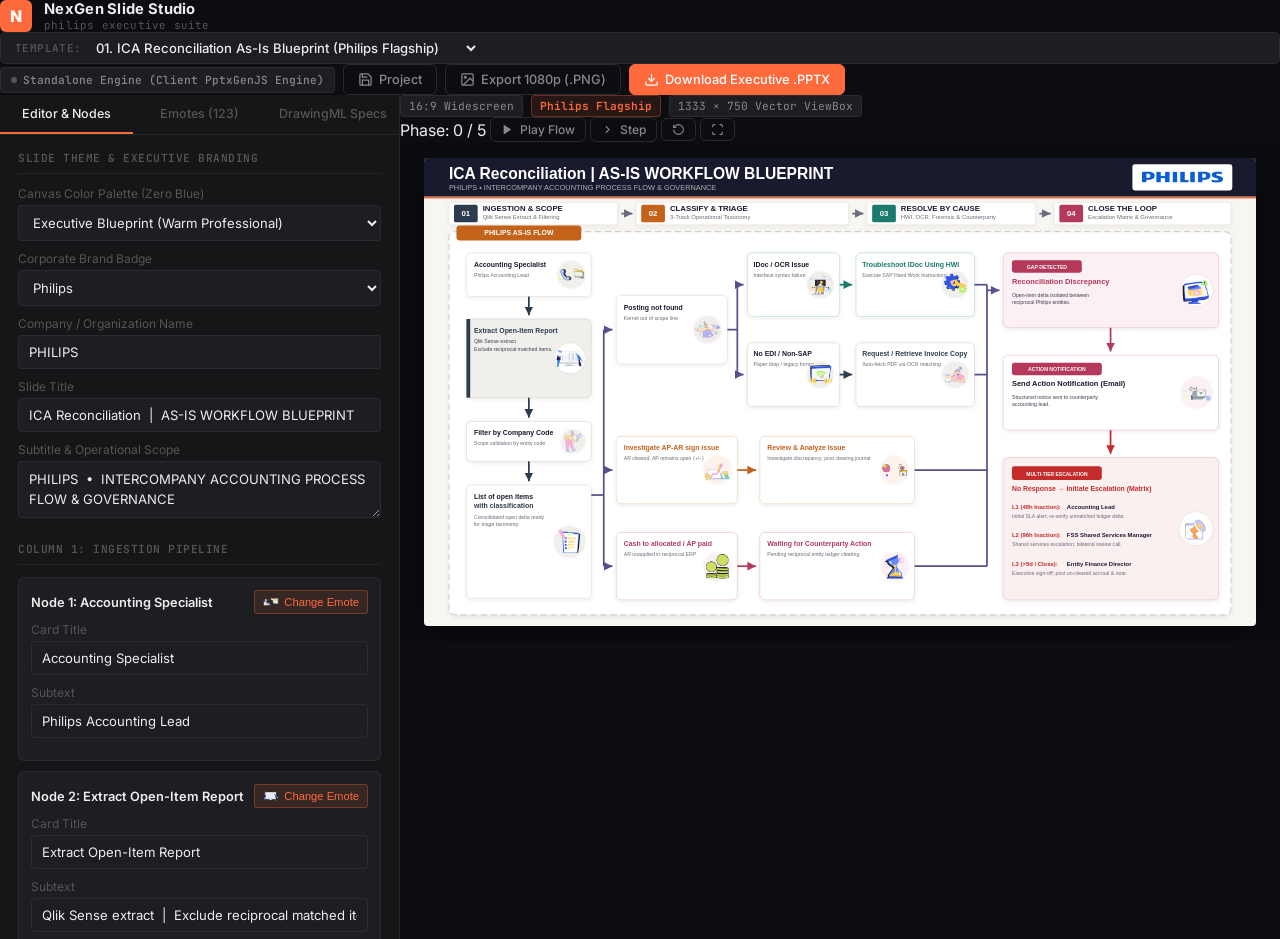
==== static/index.html @ caf4d5b2 "fix(v5.4): add escapeXml/wrapText and flexible renderHeader signatures in SlideCanvasRenderer" ====
<!DOCTYPE html>
<html lang="en">
<head>
  <meta charset="UTF-8">
  <meta name="viewport" content="width=device-width, initial-scale=1.0">
  <title>NexGen Slide Studio | Executive Blueprint Engine</title>
  <meta name="description" content="Executive-Grade Presentation Studio. 2.0 pt DrawingML Connectors, Native OpenXML Sequencing, 46 Transparent Animated Emotes, and Pure Warm Executive Themes. Tuned for Philips Company.">
  
  <link rel="icon" type="image/png" href="emotes/tb_robot.gif">
  <link rel="preconnect" href="https://fonts.googleapis.com">
  <link rel="preconnect" href="https://fonts.gstatic.com" crossorigin>
  <link href="https://fonts.googleapis.com/css2?family=Inter:wght@400;500;600;700&family=JetBrains+Mono:wght@400;500&display=swap" rel="stylesheet">
  <link rel="stylesheet" href="css/style.css?v=5.4">
</head>
<body>

  <!-- Top Global Header -->
  <header class="studio-header">
    <div class="brand-section">
      <div class="brand-icon">N</div>
      <div>
        <div class="brand-title">NexGen Slide Studio</div>
        <div class="brand-tagline">philips executive suite</div>
      </div>
    </div>

    <!-- Center Template Switcher with 10 Philips Executive Templates -->
    <div class="template-selector-wrapper">
      <label for="templateSelect" class="template-label">Template:</label>
      <select id="templateSelect" class="template-select">
        <optgroup label="Philips Operations Architecture">
          <option value="process_flow">01. ICA Reconciliation As-Is Blueprint (Philips Flagship)</option>
          <option value="financial_close">02. Month-End Financial Close & Settlement Pipeline</option>
          <option value="vendor_p2p">03. Procure-to-Pay (P2P) & Vendor Logistics Workflow</option>
        </optgroup>
        <optgroup label="Philips Strategy & Performance">
          <option value="strategic_roadmap">04. Strategic Transformation Roadmap (3 Horizons)</option>
          <option value="kpi_scorecard">05. Royal Philips Executive Board KPI Scorecard</option>
          <option value="swot_analysis">06. Strategic SWOT Matrix & Capability Grid</option>
          <option value="budget_waterfall">07. Financial Budget Waterfall & Cost Variance</option>
        </optgroup>
        <optgroup label="Philips Organization & Transformation">
          <option value="operating_model">08. Target Operating Model (TOM 3-Tier Architecture)</option>
          <option value="it_service">09. IT Service Management & Incident Resolution (ITIL)</option>
          <option value="change_mgmt">10. Change Management & ADKAR Transformation</option>
          <option value="org_chart">11. Executive Organization Hierarchy & Governance</option>
          <option value="project_timeline">12. Project Gantt Timeline & Delivery Milestones</option>
        </optgroup>
        <optgroup label="Philips Healthcare Risk & Experience">
          <option value="data_pipeline">13. HealthSuite Data & Agentic AI Architecture</option>
          <option value="risk_compliance">14. 5×5 Enterprise Risk & SOX Compliance Matrix</option>
          <option value="customer_journey">15. Clinical Experience & Customer Journey Map</option>
        </optgroup>
      </select>
    </div>

    <!-- Top Action Buttons -->
    <div class="nav-actions">
      <div id="connectionStatus" class="conn-badge cloud">
        <span class="status-indicator cloud"></span> Ready
      </div>

      <div class="dropdown-menu-wrapper">
        <button type="button" id="btnProjectOptions" class="btn btn-secondary" title="Project Save & Load">
          <svg width="15" height="15" viewBox="0 0 24 24" fill="none" stroke="currentColor" stroke-width="2"><path d="M19 21H5a2 2 0 0 1-2-2V5a2 2 0 0 1 2-2h11l5 5v11a2 2 0 0 1-2 2z"/><polyline points="17 21 17 13 7 13 7 21"/><polyline points="7 3 7 8 15 8"/></svg>
          <span>Project</span>
        </button>
        <div id="projectDropdown" class="dropdown-popover">
          <button type="button" id="btnExportJson" class="dropdown-item">
            <svg width="14" height="14" viewBox="0 0 24 24" fill="none" stroke="currentColor" stroke-width="2"><path d="M21 15v4a2 2 0 0 1-2 2H5a2 2 0 0 1-2-2v-4"/><polyline points="7 10 12 15 17 10"/><line x1="12" y1="15" x2="12" y2="3"/></svg>
            Save Blueprint (.JSON)
          </button>
          <button type="button" id="btnImportJsonTrigger" class="dropdown-item">
            <svg width="14" height="14" viewBox="0 0 24 24" fill="none" stroke="currentColor" stroke-width="2"><path d="M21 15v4a2 2 0 0 1-2 2H5a2 2 0 0 1-2-2v-4"/><polyline points="17 8 12 3 7 8"/><line x1="12" y1="3" x2="12" y2="15"/></svg>
            Load Blueprint (.JSON)
          </button>
          <input type="file" id="importJsonInput" accept=".json" style="display: none;">
          <div class="dropdown-divider"></div>
          <button type="button" id="btnResetDefault" class="dropdown-item text-danger">
            <svg width="14" height="14" viewBox="0 0 24 24" fill="none" stroke="currentColor" stroke-width="2"><path d="M3 12a9 9 0 1 0 9-9 9.75 9.75 0 0 0-6.74 2.74L3 8"/><path d="M3 3v5h5"/></svg>
            Reset to Philips Benchmark
          </button>
        </div>
      </div>

      <button type="button" id="btnDownloadPng" class="btn btn-secondary" title="Export 1080p High-Resolution PNG">
        <svg width="15" height="15" viewBox="0 0 24 24" fill="none" stroke="currentColor" stroke-width="2"><rect x="3" y="3" width="18" height="18" rx="2"/><circle cx="8.5" cy="8.5" r="1.5"/><polyline points="21 15 16 10 5 21"/></svg>
        <span>Export 1080p (.PNG)</span>
      </button>

      <button type="button" id="btnDownloadPptx" class="btn btn-primary" title="Compile and Download Native PowerPoint Presentation">
        <svg width="15" height="15" viewBox="0 0 24 24" fill="none" stroke="currentColor" stroke-width="2"><path d="M21 15v4a2 2 0 0 1-2 2H5a2 2 0 0 1-2-2v-4"/><polyline points="7 10 12 15 17 10"/><line x1="12" y1="15" x2="12" y2="3"/></svg>
        <span>Download Executive .PPTX</span>
      </button>
    </div>
  </header>

  <!-- Studio Workspace Layout -->
  <main class="studio-layout">
    
    <!-- Left Controls Sidebar -->
    <aside class="controls-sidebar">
      <div class="sidebar-tabs">
        <button type="button" class="tab-btn active" data-tab="tab-editor">Editor &amp; Nodes</button>
        <button type="button" class="tab-btn" data-tab="tab-emotes">Emotes (123)</button>
        <button type="button" class="tab-btn" data-tab="tab-engine">DrawingML Specs</button>
      </div>

      <div class="sidebar-content">
        
        <!-- Tab 1: Editor & Content -->
        <div id="tab-editor" class="tab-content active">
          
          <!-- Master Presentation Theme & Branding -->
          <div class="form-group-block">
            <div class="form-group-title">Slide Theme &amp; Executive Branding</div>

            <div class="input-group">
              <label for="paletteSelect">Canvas Color Palette (Zero Blue)</label>
              <select id="paletteSelect" class="input-dark">
                <option value="executive_blueprint">Executive Blueprint (Warm Professional)</option>
                <option value="obsidian_dark">Obsidian Dark Mode (Warm Charcoal)</option>
                <option value="emerald_fintech">Emerald FinTech (Clean Green &amp; Platinum)</option>
                <option value="royal_indigo">Royal Corporate (Deep Plum)</option>
              </select>
            </div>

            <div class="input-group">
              <label for="logoSelect">Corporate Brand Badge</label>
              <select id="logoSelect" class="input-dark">
                <option value="philips">Philips</option>
                <option value="siemens">Siemens</option>
                <option value="microsoft">Microsoft</option>
                <option value="google">Google</option>
                <option value="apple">Apple</option>
              </select>
            </div>

            <div class="input-group">
              <label for="companyInput">Company / Organization Name</label>
              <input type="text" id="companyInput" class="input-dark" value="PHILIPS">
            </div>

            <div class="input-group">
              <label for="titleInput">Slide Title</label>
              <input type="text" id="titleInput" class="input-dark" value="ICA Reconciliation  |  AS-IS WORKFLOW BLUEPRINT">
            </div>

            <div class="input-group">
              <label for="subtitleInput">Subtitle &amp; Operational Scope</label>
              <textarea id="subtitleInput" class="input-dark" rows="2">PHILIPS  •  INTERCOMPANY ACCOUNTING PROCESS FLOW &amp; GOVERNANCE</textarea>
            </div>
          </div>

          <!-- Dynamic Node & Triage Editor (Auto-populated per template) -->
          <div id="dynamicFormContainer">
            <!-- Populated dynamically with node cards, emote triggers, and SLA matrices -->
          </div>

        </div>

        <!-- Tab 2: Curated 46 Animated Emotes Library -->
        <div id="tab-emotes" class="tab-content">
          <div class="form-group-title">46 Curated Transparent Animated Emotes</div>
          <p style="font-size: 0.8rem; color: var(--text-muted); margin-bottom: 14px; line-height: 1.5;">
            Curated vector animated GIFs with clean alpha transparency, zero halo artifacts, and pure warm executive tones embedded natively into PowerPoint slides.
          </p>
          <div id="sidebarEmoteGrid" class="emote-sidebar-grid">
            <!-- Populated dynamically -->
          </div>
        </div>

        <!-- Tab 3: Technical Specifications & DrawingML Specs -->
        <div id="tab-engine" class="tab-content">
          <div class="form-group-title">Executive Slide Architecture</div>
          <div style="font-size: 0.82rem; line-height: 1.6; color: var(--text-muted); display: flex; flex-direction: column; gap: 14px;">
            <div class="spec-card">
              <strong>2.0 pt DrawingML Connectors</strong>
              Every connector line across stems, spines, and branches uses an exact stroke width of 25,400 EMUs (2.0 pt / 2.78 px) with standardized equilateral triangle arrowheads (<code>type="triangle" w="med" len="med"</code>), preventing non-uniform line thicknesses.
            </div>
            <div class="spec-card">
              <strong>OpenXML Animation Sequencing</strong>
              Follows strict cognitive presentation sequencing: horizontal connectors wipe left-to-right, vertical drops wipe top-to-bottom, cards execute smooth entrance fades, and animated emotes expand dynamically with soft circular halos.
            </div>
            <div class="spec-card">
              <strong>Zero Blue / Anti-AI Slop Aesthetic</strong>
              Engineered with clean architectural warm slates, amber, coral, spruce green, and deep plum. Flat surfaces, precise typography, and mathematical alignment replace generic gradients and glassmorphism.
            </div>
          </div>
        </div>

      </div>
    </aside>

    <!-- Main Canvas Viewport Area -->
    <section class="viewport-area">
      
      <!-- Studio Toolbar Bar -->
      <div class="stage-toolbar">
        <div class="stage-info">
          <span class="badge-status">16:9 Widescreen</span>
          <span id="activeTemplateBadge" class="badge-category">Philips Flagship</span>
          <span class="badge-dpi">1333 × 750 Vector ViewBox</span>
        </div>

        <div class="simulator-controls">
          <span id="animPhaseIndicator" class="anim-label">Phase: 0 / 5</span>
          <button type="button" id="btnSimulate" class="btn btn-sm btn-secondary" title="Play OpenXML 5-Phase Sequence">
            <svg width="13" height="13" viewBox="0 0 24 24" fill="currentColor"><polygon points="5 3 19 12 5 21 5 3"/></svg>
            <span>Play Flow</span>
          </button>
          <button type="button" id="btnStepAnim" class="btn btn-sm btn-secondary" title="Step through build sequence">
            <svg width="13" height="13" viewBox="0 0 24 24" fill="none" stroke="currentColor" stroke-width="2"><polyline points="9 18 15 12 9 6"/></svg>
            <span>Step</span>
          </button>
          <button type="button" id="btnResetAnim" class="btn btn-sm btn-secondary" title="Reset Viewport">
            <svg width="13" height="13" viewBox="0 0 24 24" fill="none" stroke="currentColor" stroke-width="2"><path d="M3 12a9 9 0 1 0 9-9 9.75 9.75 0 0 0-6.74 2.74L3 8"/><path d="M3 3v5h5"/></svg>
          </button>
          <button type="button" id="btnFullscreen" class="btn btn-sm btn-secondary" title="Toggle Fullscreen Canvas">
            <svg width="13" height="13" viewBox="0 0 24 24" fill="none" stroke="currentColor" stroke-width="2"><path d="M8 3H5a2 2 0 0 0-2 2v3m18 0V5a2 2 0 0 0-2-2h-3m0 18h3a2 2 0 0 0 2-2v-3M3 16v3a2 2 0 0 0 2 2h3"/></svg>
          </button>
        </div>
      </div>

      <!-- Canvas Stage Center -->
      <div id="canvasStage" class="canvas-stage">
        <!-- 16:9 Slide Canvas Render Target -->
        <div id="slideCanvas" class="slide-canvas">
          <!-- Rendered dynamically by SlideCanvasRenderer -->
        </div>
      </div>
    </section>

  </main>

  <!-- Emote Picker Modal -->
  <div id="emoteModal" class="modal-overlay">
    <div class="modal-box">
      <div class="modal-head">
        <div class="modal-title">Select Executive Emote & Icon (123 Real Assets)</div>
        <button type="button" id="closeEmoteModal" class="btn-close">&times;</button>
      </div>
      <div class="modal-filter-tabs">
        <button type="button" class="modal-tab-btn active" data-type="all">All (123)</button>
        <button type="button" class="modal-tab-btn" data-type="animated">Animated GIFs (46)</button>
        <button type="button" class="modal-tab-btn" data-type="static">Static PNGs (45)</button>
        <button type="button" class="modal-tab-btn" data-type="vector">Vector SVGs (32)</button>
      </div>
      <div class="modal-filter-row">
        <input type="text" id="emoteSearchInput" class="input-dark" placeholder="Search 123 authentic assets by name or category (e.g. trend, shield, robot, ledger)...">
      </div>
      <div id="emoteGrid" class="emote-picker-grid">
        <!-- Populated dynamically -->
      </div>
    </div>
  </div>

  <!-- Vendor Scripts (Local, zero external CDN dependency) -->
  <script src="js/vendor/pptxgen.bundle.js"></script>
  <script src="js/vendor/html2canvas.min.js"></script>

  <!-- Application Scripts with cache-busting -->
  <script src="js/templates_data.js?v=5.4"></script>
  <script src="js/canvas_renderer.js?v=5.4"></script>
  <script src="js/pptx_client_generator.js?v=5.4"></script>
  <script src="js/app.js?v=5.4"></script>

</body>
</html>
---- static/css/style.css ----
/* ==========================================================================
   NEXGEN SLIDE STUDIO — DESIGN SYSTEM
   Theme: Remotion-Inspired Professional Dark
   Zero glassmorphism. Zero blue. Warm coral accent. Flat surfaces.
   ========================================================================== */

@import url('https://fonts.googleapis.com/css2?family=Inter:wght@300;400;500;600;700;800&family=JetBrains+Mono:wght@400;500;600&display=swap');

:root {
  /* Typography */
  --font-sans: 'Inter', -apple-system, BlinkMacSystemFont, "Segoe UI", Roboto, sans-serif;
  --font-mono: 'JetBrains Mono', 'SF Mono', 'Fira Code', monospace;

  /* Canvas Typography (matches PPTX Aptos) */
  --font-canvas: 'Aptos', -apple-system, BlinkMacSystemFont, "Segoe UI", Roboto, sans-serif;

  /* Surfaces */
  --bg-root: #0B0D11;
  --bg-panel: #141618;
  --bg-surface: #1C1E22;
  --bg-elevated: #232528;

  /* Borders */
  --border-default: rgba(255, 255, 255, 0.06);
  --border-hover: rgba(255, 255, 255, 0.12);
  --border-active: rgba(255, 255, 255, 0.18);

  /* Accent — warm coral, NOT blue */
  --accent: #FF6A3D;
  --accent-hover: #FF8A65;
  --accent-muted: rgba(255, 106, 61, 0.12);
  --accent-border: rgba(255, 106, 61, 0.3);

  /* Semantic */
  --success: #34D399;
  --danger: #F87171;

  /* Text */
  --text-primary: #EDEDED;
  --text-secondary: #888888;
  --text-tertiary: #555555;

  /* Canvas Tokens (for SVG slide rendering — unchanged) */
  --c-navy: #13233D;
  --c-white: #FFFFFF;
  --c-canvas: #F4F6F9;
  --c-t1: #101D30;
  --c-t2: #2D3F55;
  --c-t3: #5E7794;
  --c-blue: #2D3B4E;
  --c-amber: #D97706;
  --c-teal: #008C95;
  --c-rose: #D9468D;
  --c-red: #DC2626;
  --c-purple: #6366F1;
}

/* RESET */
*, *::before, *::after {
  box-sizing: border-box;
  margin: 0;
  padding: 0;
}

body {
  font-family: var(--font-sans);
  background-color: var(--bg-root);
  color: var(--text-primary);
  min-height: 100vh;
  overflow-x: hidden;
  -webkit-font-smoothing: antialiased;
  -moz-osx-font-smoothing: grayscale;
}

/* ==========================================================================
   TOP NAVBAR
   ========================================================================== */
.app-navbar {
  display: flex;
  justify-content: space-between;
  align-items: center;
  padding: 0 24px;
  height: 56px;
  background: #111315;
  border-bottom: 1px solid var(--border-default);
  position: sticky;
  top: 0;
  z-index: 100;
  gap: 16px;
}

.brand-section {
  display: flex;
  align-items: center;
  gap: 12px;
  flex-shrink: 0;
}

.brand-icon {
  width: 32px;
  height: 32px;
  background: var(--accent);
  border-radius: 6px;
  display: flex;
  align-items: center;
  justify-content: center;
  font-weight: 800;
  font-size: 1rem;
  color: #fff;
}

.brand-title {
  font-size: 0.92rem;
  font-weight: 700;
  color: var(--text-primary);
  letter-spacing: 0.3px;
}

.brand-tagline {
  font-size: 0.68rem;
  font-family: var(--font-mono);
  color: var(--text-tertiary);
  letter-spacing: 0.2px;
}

/* TEMPLATE SELECTOR */
.template-selector-wrapper {
  display: flex;
  align-items: center;
  gap: 10px;
  background: var(--bg-surface);
  padding: 6px 14px;
  border-radius: 6px;
  border: 1px solid var(--border-default);
  flex-shrink: 0;
}

.template-label {
  font-size: 0.68rem;
  font-weight: 600;
  font-family: var(--font-mono);
  color: var(--text-tertiary);
  letter-spacing: 0.4px;
  text-transform: uppercase;
}

.template-select {
  background: transparent;
  border: none;
  color: var(--text-primary);
  font-family: var(--font-sans);
  font-size: 0.82rem;
  font-weight: 500;
  cursor: pointer;
  outline: none;
}

.template-select option {
  background: var(--bg-panel);
  color: var(--text-primary);
}

/* NAV ACTIONS */
.nav-actions {
  display: flex;
  align-items: center;
  gap: 8px;
  flex-shrink: 0;
}

.conn-badge {
  display: inline-flex;
  align-items: center;
  gap: 6px;
  padding: 5px 10px;
  border-radius: 4px;
  font-size: 0.7rem;
  font-family: var(--font-mono);
  font-weight: 500;
  background: var(--bg-surface);
  border: 1px solid var(--border-default);
  color: var(--text-secondary);
}

.conn-badge.online {
  border-color: rgba(52, 211, 153, 0.2);
  color: var(--success);
}

.conn-badge.cloud {
  border-color: var(--border-default);
  color: var(--text-secondary);
}

.status-indicator {
  width: 6px;
  height: 6px;
  border-radius: 50%;
  background: var(--text-tertiary);
}

.status-indicator.online {
  background: var(--success);
}

.status-indicator.cloud {
  background: var(--text-tertiary);
}

/* ==========================================================================
   BUTTONS — flat, no gradients, no glow
   ========================================================================== */
.btn {
  display: inline-flex;
  align-items: center;
  gap: 6px;
  padding: 7px 14px;
  border-radius: 6px;
  font-family: var(--font-sans);
  font-size: 0.8rem;
  font-weight: 500;
  cursor: pointer;
  transition: background 0.15s ease, border-color 0.15s ease, color 0.15s ease;
  border: 1px solid transparent;
  white-space: nowrap;
  outline: none;
}

.btn-sm {
  padding: 4px 10px;
  font-size: 0.75rem;
}

.btn-secondary {
  background: transparent;
  color: var(--text-secondary);
  border-color: var(--border-hover);
}

.btn-secondary:hover {
  background: var(--bg-surface);
  border-color: var(--border-active);
  color: var(--text-primary);
}

.btn-primary {
  background: var(--accent);
  color: #fff;
  border-color: var(--accent);
}

.btn-primary:hover {
  background: var(--accent-hover);
  border-color: var(--accent-hover);
}

.btn-anim {
  background: var(--accent-muted);
  border-color: var(--accent-border);
  color: var(--accent);
}

.btn-anim:hover {
  background: rgba(255, 106, 61, 0.2);
  color: var(--accent-hover);
}

/* ==========================================================================
   DROPDOWN POPOVER
   ========================================================================== */
.dropdown-menu-wrapper {
  position: relative;
}

.dropdown-popover {
  position: absolute;
  top: calc(100% + 4px);
  right: 0;
  background: var(--bg-elevated);
  border: 1px solid var(--border-hover);
  border-radius: 8px;
  box-shadow: 0 8px 24px rgba(0, 0, 0, 0.5);
  padding: 4px;
  display: none;
  flex-direction: column;
  min-width: 200px;
  z-index: 200;
}

.dropdown-popover.show {
  display: flex;
}

.dropdown-item {
  display: flex;
  align-items: center;
  gap: 8px;
  padding: 8px 10px;
  background: transparent;
  border: none;
  color: var(--text-secondary);
  font-family: var(--font-sans);
  font-size: 0.8rem;
  font-weight: 400;
  cursor: pointer;
  border-radius: 4px;
  text-align: left;
  transition: background 0.1s ease, color 0.1s ease;
}

.dropdown-item:hover {
  background: var(--bg-surface);
  color: var(--text-primary);
}

.dropdown-item.text-danger:hover {
  background: rgba(248, 113, 113, 0.1);
  color: var(--danger);
}

.dropdown-divider {
  height: 1px;
  background: var(--border-default);
  margin: 4px 0;
}

/* ==========================================================================
   WORKSPACE LAYOUT
   ========================================================================== */
.studio-layout {
  display: grid;
  grid-template-columns: 400px 1fr;
  height: calc(100vh - 56px);
  overflow: hidden;
}

/* ==========================================================================
   LEFT CONTROLS SIDEBAR
   ========================================================================== */
.controls-sidebar {
  background: var(--bg-panel);
  border-right: 1px solid var(--border-default);
  display: flex;
  flex-direction: column;
  height: 100%;
  overflow: hidden;
}

.sidebar-tabs {
  display: flex;
  border-bottom: 1px solid var(--border-default);
  background: var(--bg-panel);
}

.tab-btn {
  flex: 1;
  padding: 11px 10px;
  background: transparent;
  border: none;
  color: var(--text-tertiary);
  font-family: var(--font-sans);
  font-size: 0.78rem;
  font-weight: 500;
  cursor: pointer;
  transition: color 0.15s ease;
  border-bottom: 2px solid transparent;
}

.tab-btn:hover {
  color: var(--text-secondary);
}

.tab-btn.active {
  color: var(--text-primary);
  border-bottom-color: var(--accent);
}

.sidebar-content {
  flex: 1;
  overflow-y: auto;
  padding: 16px 18px;
}

.sidebar-content::-webkit-scrollbar {
  width: 4px;
}
.sidebar-content::-webkit-scrollbar-track {
  background: transparent;
}
.sidebar-content::-webkit-scrollbar-thumb {
  background: rgba(255, 255, 255, 0.08);
  border-radius: 2px;
}
.sidebar-content::-webkit-scrollbar-thumb:hover {
  background: rgba(255, 255, 255, 0.15);
}

.tab-content { display: none; }
.tab-content.active { display: block; }

/* FORM ELEMENTS */
.form-group-block { margin-bottom: 20px; }

.form-group-title {
  font-size: 0.7rem;
  font-weight: 600;
  font-family: var(--font-mono);
  color: var(--text-tertiary);
  text-transform: uppercase;
  letter-spacing: 0.5px;
  margin-bottom: 12px;
  padding-bottom: 8px;
  border-bottom: 1px solid var(--border-default);
}

.input-group { margin-bottom: 10px; }
.input-group label {
  display: block;
  font-size: 0.75rem;
  color: var(--text-tertiary);
  margin-bottom: 4px;
  font-weight: 400;
}

.input-dark {
  width: 100%;
  padding: 8px 10px;
  background: var(--bg-surface);
  border: 1px solid var(--border-default);
  border-radius: 4px;
  color: var(--text-primary);
  font-family: var(--font-sans);
  font-size: 0.82rem;
  transition: border-color 0.15s ease;
}

.input-dark:focus {
  outline: none;
  border-color: var(--accent);
}

textarea.input-dark {
  resize: vertical;
  line-height: 1.5;
}

/* NODE EDIT CARDS */
.node-edit-card {
  background: var(--bg-surface);
  border: 1px solid var(--border-default);
  border-radius: 6px;
  padding: 12px;
  margin-bottom: 10px;
  transition: border-color 0.15s ease;
}

.node-edit-card.highlighted {
  border-color: var(--accent);
}

.node-card-head {
  display: flex;
  justify-content: space-between;
  align-items: center;
  margin-bottom: 8px;
}

.node-card-title {
  font-size: 0.8rem;
  font-weight: 600;
  color: var(--text-primary);
}

.btn-emote-trigger {
  display: inline-flex;
  align-items: center;
  gap: 5px;
  padding: 3px 8px;
  border-radius: 3px;
  background: var(--accent-muted);
  border: 1px solid var(--accent-border);
  color: var(--accent);
  font-size: 0.7rem;
  font-weight: 500;
  cursor: pointer;
  transition: background 0.1s ease;
}

.btn-emote-trigger:hover {
  background: rgba(255, 106, 61, 0.2);
}

/* ==========================================================================
   RIGHT VIEWPORT & CANVAS
   ========================================================================== */
.canvas-viewport {
  display: flex;
  flex-direction: column;
  height: 100%;
  overflow: hidden;
  background: var(--bg-root);
}

.canvas-toolbar {
  display: flex;
  justify-content: space-between;
  align-items: center;
  padding: 6px 16px;
  background: var(--bg-panel);
  border-bottom: 1px solid var(--border-default);
  flex-shrink: 0;
}

.canvas-toolbar-left {
  display: flex;
  align-items: center;
  gap: 10px;
  font-size: 0.78rem;
}

.ratio-badge {
  background: var(--bg-surface);
  color: var(--text-secondary);
  padding: 2px 7px;
  border-radius: 3px;
  font-weight: 600;
  font-size: 0.68rem;
  font-family: var(--font-mono);
  letter-spacing: 0.3px;
  border: 1px solid var(--border-default);
}

.template-active-badge {
  color: var(--text-secondary);
  font-weight: 500;
  font-size: 0.75rem;
}

.canvas-dimensions-hint {
  font-size: 0.72rem;
  font-family: var(--font-mono);
  color: var(--text-tertiary);
}

.canvas-toolbar-right {
  display: flex;
  align-items: center;
  gap: 8px;
}

.anim-control-group {
  display: flex;
  align-items: center;
  gap: 4px;
  background: var(--bg-surface);
  padding: 2px 4px;
  border-radius: 4px;
  border: 1px solid var(--border-default);
}

.phase-badge {
  font-size: 0.68rem;
  font-family: var(--font-mono);
  color: var(--text-tertiary);
  padding: 0 6px;
  font-weight: 500;
}

/* ==========================================================================
   16:9 SLIDE CANVAS — mathematical precision preserved
   ========================================================================== */
.canvas-stage {
  flex: 1;
  display: flex;
  align-items: center;
  justify-content: center;
  padding: 16px 24px;
  overflow: hidden;
  position: relative;
}

.slide-canvas {
  width: min(100%, calc((100vh - 120px) * 1333 / 750));
  height: auto;
  aspect-ratio: 1333 / 750;
  max-width: 100%;
  max-height: calc(100vh - 120px);
  position: relative;
  border-radius: 4px;
  box-shadow: 0 8px 32px rgba(0, 0, 0, 0.5);
  overflow: hidden;
  display: flex;
  align-items: center;
  justify-content: center;
  user-select: none;
}

.master-blueprint-svg {
  width: 100%;
  height: 100%;
  display: block;
}

/* INTERACTIVE CARD STYLING ON SVG */
.interactive-card {
  cursor: pointer;
  transition: filter 0.15s ease;
}

.interactive-card:hover {
  filter: brightness(1.03);
}

.interactive-card.card-selected rect:first-of-type {
  stroke: var(--accent) !important;
  stroke-width: 2px !important;
}

/* ==========================================================================
   SPEC CARDS
   ========================================================================== */
.spec-card {
  background: var(--bg-surface);
  padding: 12px 14px;
  border-radius: 4px;
  border: 1px solid var(--border-default);
  font-size: 0.8rem;
  line-height: 1.6;
  color: var(--text-secondary);
}

.spec-card strong {
  color: var(--text-primary) !important;
  display: block;
  margin-bottom: 4px;
  font-size: 0.78rem;
}

.spec-card code {
  font-family: var(--font-mono);
  font-size: 0.72rem;
  background: var(--bg-elevated);
  padding: 1px 5px;
  border-radius: 3px;
  color: var(--accent);
}

/* ==========================================================================
   EMOTE PICKER & SIDEBAR GRIDS
   ========================================================================== */
.emote-sidebar-grid {
  display: grid;
  grid-template-columns: repeat(3, 1fr);
  gap: 8px;
}

.emote-picker-grid {
  display: grid;
  grid-template-columns: repeat(4, 1fr);
  gap: 8px;
  max-height: 420px;
  overflow-y: auto;
  padding: 2px;
}

.emote-pick-card {
  background: var(--bg-surface);
  border: 1px solid var(--border-default);
  border-radius: 6px;
  padding: 10px 6px;
  display: flex;
  flex-direction: column;
  align-items: center;
  gap: 6px;
  cursor: pointer;
  transition: border-color 0.1s ease, background 0.1s ease;
}

.emote-pick-card:hover {
  background: var(--bg-elevated);
  border-color: var(--border-active);
}

.emote-pick-img {
  width: 40px;
  height: 40px;
  object-fit: contain;
}

.emote-pick-name {
  font-size: 0.68rem;
  color: var(--text-tertiary);
  text-align: center;
  font-weight: 400;
  line-height: 1.2;
}

/* ==========================================================================
   MODAL OVERLAY
   ========================================================================== */
.modal-overlay {
  position: fixed;
  top: 0;
  left: 0;
  width: 100vw;
  height: 100vh;
  background: rgba(0, 0, 0, 0.7);
  display: none;
  align-items: center;
  justify-content: center;
  z-index: 1000;
}

.modal-overlay.open {
  display: flex;
}

.modal-box {
  background: var(--bg-elevated);
  border: 1px solid var(--border-hover);
  border-radius: 8px;
  width: 560px;
  max-width: 90vw;
  padding: 20px;
  box-shadow: 0 16px 48px rgba(0, 0, 0, 0.6);
}

.modal-head {
  display: flex;
  justify-content: space-between;
  align-items: center;
  margin-bottom: 14px;
}

.modal-title {
  font-size: 0.95rem;
  font-weight: 600;
  color: var(--text-primary);
}

.modal-filter-row {
  margin-bottom: 12px;
}

.btn-close {
  background: transparent;
  border: none;
  font-size: 1.4rem;
  color: var(--text-tertiary);
  cursor: pointer;
  line-height: 1;
  transition: color 0.1s ease;
}

.btn-close:hover {
  color: var(--text-primary);
}

/* ==========================================================================
   TOAST NOTIFICATION
   ========================================================================== */
.toast-notification {
  position: fixed;
  bottom: 20px;
  right: 20px;
  background: var(--bg-elevated);
  border: 1px solid var(--border-hover);
  padding: 10px 16px;
  border-radius: 6px;
  display: flex;
  align-items: center;
  gap: 10px;
  font-size: 0.82rem;
  font-weight: 400;
  color: var(--text-primary);
  box-shadow: 0 8px 24px rgba(0, 0, 0, 0.5);
  opacity: 0;
  transform: translateY(8px);
  transition: opacity 0.2s ease, transform 0.2s ease;
  z-index: 2000;
}

.toast-notification.show {
  opacity: 1;
  transform: translateY(0);
}

.toast-icon {
  width: 18px;
  height: 18px;
  background: var(--success);
  border-radius: 50%;
  display: flex;
  align-items: center;
  justify-content: center;
  color: #fff;
  font-weight: 700;
  font-size: 0.7rem;
}

.spinner {
  width: 12px;
  height: 12px;
  border: 2px solid rgba(255, 255, 255, 0.15);
  border-top-color: var(--text-primary);
  border-radius: 50%;
  animation: spin 0.7s linear infinite;
  display: inline-block;
}

@keyframes spin {
  to { transform: rotate(360deg); }
}


/* ==========================================================================
   v5.0 ENHANCEMENTS: PALETTE SWATCHES, CATEGORY CHIPS, ASSET BADGES
   ========================================================================== */
.palette-swatches {
  display: flex;
  align-items: center;
  gap: 6px;
  margin-top: 6px;
  padding: 4px 8px;
  background: var(--bg-surface);
  border-radius: 4px;
  width: fit-content;
  border: 1px solid var(--border-default);
}

.swatch-dot {
  width: 14px;
  height: 14px;
  border-radius: 50%;
  display: inline-block;
  box-shadow: 0 1px 3px rgba(0, 0, 0, 0.4);
  transition: transform 0.15s ease;
}

.swatch-dot:hover {
  transform: scale(1.25);
}

/* Category Filter Chips in Sidebar */
.category-filter-chips {
  display: flex;
  flex-wrap: wrap;
  gap: 5px;
  margin-bottom: 10px;
}

.filter-chip {
  background: var(--bg-surface);
  border: 1px solid var(--border-default);
  color: var(--text-secondary);
  font-size: 0.70rem;
  padding: 3px 8px;
  border-radius: 4px;
  cursor: pointer;
  font-family: var(--font-sans);
  transition: all 0.15s ease;
}

.filter-chip:hover {
  border-color: var(--border-hover);
  color: var(--text-primary);
}

.filter-chip.active {
  background: var(--accent-muted);
  border-color: var(--accent-border);
  color: var(--accent);
  font-weight: 600;
}

/* Modal Filter Tabs */
.modal-filter-tabs {
  display: flex;
  gap: 6px;
  margin-bottom: 12px;
}

.modal-tab-btn {
  background: var(--bg-surface);
  border: 1px solid var(--border-default);
  color: var(--text-secondary);
  font-size: 0.74rem;
  padding: 5px 12px;
  border-radius: 4px;
  cursor: pointer;
  font-family: var(--font-sans);
  transition: all 0.15s ease;
}

.modal-tab-btn:hover {
  color: var(--text-primary);
  border-color: var(--border-hover);
}

.modal-tab-btn.active {
  background: var(--accent-muted);
  border-color: var(--accent-border);
  color: var(--accent);
  font-weight: 600;
}

/* Emote Card Type Badges */
.emote-pick-card {
  position: relative;
  display: flex;
  flex-direction: column;
  align-items: center;
  justify-content: center;
  gap: 4px;
  padding: 10px 4px 8px;
}

.emote-pick-type-pill {
  position: absolute;
  top: 4px;
  right: 4px;
  font-size: 0.55rem;
  font-weight: 700;
  padding: 1px 4px;
  border-radius: 3px;
  font-family: var(--font-mono);
  background: rgba(255, 255, 255, 0.08);
  color: var(--text-tertiary);
}

.emote-pick-type-pill.animated {
  background: rgba(232, 115, 74, 0.15);
  color: var(--accent);
}

.emote-pick-type-pill.static {
  background: rgba(52, 211, 153, 0.15);
  color: #34D399;
}

.emote-pick-type-pill.vector {
  background: rgba(139, 92, 246, 0.15);
  color: #A78BFA;
}

.emote-pick-cat {
  font-size: 0.58rem;
  color: var(--text-tertiary);
  text-align: center;
}

/* Stage Info Toolbar Badges */
.stage-info {
  display: flex;
  align-items: center;
  gap: 8px;
}

.stage-info .badge-status,
.stage-info .badge-category,
.stage-info .badge-dpi {
  background: var(--bg-surface);
  border: 1px solid var(--border-default);
  padding: 3px 8px;
  border-radius: 4px;
  font-size: 0.70rem;
  font-family: var(--font-mono);
  color: var(--text-secondary);
}

.stage-info .badge-category {
  color: var(--accent);
  background: var(--accent-muted);
  border-color: var(--accent-border);
  font-weight: 600;
}
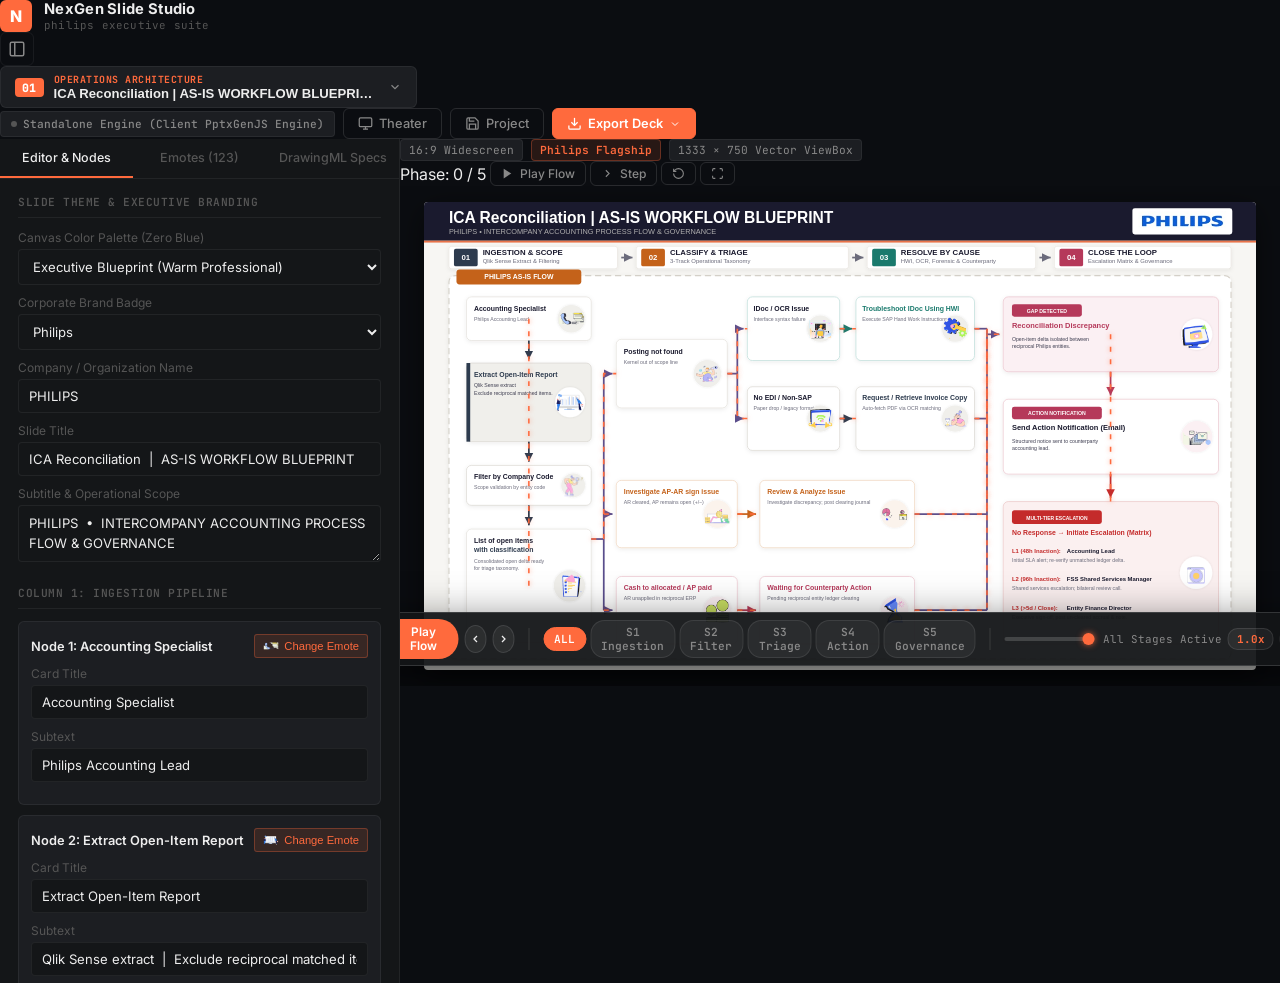
==== commit c166d99c: "feat(v6.0): resolve text scrambling with unified textruns, fix dropdown optgroups with dark popover," ====
--- a/static/index.html
+++ b/static/index.html
@@ -10,24 +10,51 @@
   <link rel="preconnect" href="https://fonts.googleapis.com">
   <link rel="preconnect" href="https://fonts.gstatic.com" crossorigin>
   <link href="https://fonts.googleapis.com/css2?family=Inter:wght@400;500;600;700&family=JetBrains+Mono:wght@400;500&display=swap" rel="stylesheet">
-  <link rel="stylesheet" href="css/style.css?v=5.4">
+  <link rel="stylesheet" href="css/style.css?v=6.0">
 </head>
 <body>
 
   <!-- Top Global Header -->
   <header class="studio-header">
-    <div class="brand-section">
-      <div class="brand-icon">N</div>
-      <div>
-        <div class="brand-title">NexGen Slide Studio</div>
-        <div class="brand-tagline">philips executive suite</div>
-      </div>
+    <div class="header-left">
+      <div class="brand-section">
+        <div class="brand-icon">N</div>
+        <div>
+          <div class="brand-title">NexGen Slide Studio</div>
+          <div class="brand-tagline">philips executive suite</div>
+        </div>
+      </div>
+
+      <!-- Collapsible Sidebar Toggle -->
+      <button type="button" id="btnToggleSidebar" class="btn-icon-studio" title="Toggle Controls Sidebar [Key: []">
+        <svg width="18" height="18" viewBox="0 0 24 24" fill="none" stroke="currentColor" stroke-width="2"><rect x="3" y="3" width="18" height="18" rx="2"/><line x1="9" y1="3" x2="9" y2="21"/></svg>
+      </button>
     </div>
 
-    <!-- Center Template Switcher with 10 Philips Executive Templates -->
-    <div class="template-selector-wrapper">
-      <label for="templateSelect" class="template-label">Template:</label>
-      <select id="templateSelect" class="template-select">
+    <!-- Center: Custom Dark Executive Template Selector (Zero White Title Bars) -->
+    <div class="custom-template-selector" id="customTemplateDropdown">
+      <button type="button" class="template-selector-btn" id="customDropdownTrigger" title="Switch Executive Template">
+        <span class="template-badge-pill" id="selectedTemplatePill">01</span>
+        <div class="template-label-block">
+          <span class="template-domain-badge" id="selectedTemplateDomain">OPERATIONS ARCHITECTURE</span>
+          <span class="template-name-text" id="selectedTemplateName">01. ICA Reconciliation As-Is Blueprint (Philips Flagship)</span>
+        </div>
+        <svg class="chevron-icon" width="14" height="14" viewBox="0 0 24 24" fill="none" stroke="currentColor" stroke-width="2"><polyline points="6 9 12 15 18 9"/></svg>
+      </button>
+
+      <!-- Custom Dark Dropdown Menu Popover -->
+      <div class="custom-template-menu" id="customDropdownMenu" style="display: none;">
+        <div class="template-search-wrap">
+          <svg width="14" height="14" viewBox="0 0 24 24" fill="none" stroke="currentColor" stroke-width="2"><circle cx="11" cy="11" r="8"/><line x1="21" y1="21" x2="16.65" y2="16.65"/></svg>
+          <input type="text" id="templateSearchInput" placeholder="Filter 15 executive templates by name..." autocomplete="off">
+        </div>
+        <div class="template-options-list" id="templateOptionsList">
+          <!-- Populated dynamically with clean dark cards and warm coral headers -->
+        </div>
+      </div>
+
+      <!-- Synchronized Hidden Native Select (For form state & backward compatibility) -->
+      <select id="templateSelect" class="template-select" style="position: absolute; opacity: 0; pointer-events: none; width: 1px; height: 1px;">
         <optgroup label="Philips Operations Architecture">
           <option value="process_flow">01. ICA Reconciliation As-Is Blueprint (Philips Flagship)</option>
           <option value="financial_close">02. Month-End Financial Close & Settlement Pipeline</option>
@@ -54,12 +81,19 @@
       </select>
     </div>
 
-    <!-- Top Action Buttons -->
+    <!-- Top Action Buttons (Decongested) -->
     <div class="nav-actions">
       <div id="connectionStatus" class="conn-badge cloud">
         <span class="status-indicator cloud"></span> Ready
       </div>
 
+      <!-- Theater / Presentation Mode -->
+      <button type="button" id="btnTheaterMode" class="btn btn-secondary" title="Toggle Presentation / Theater Mode [Key: F]">
+        <svg width="15" height="15" viewBox="0 0 24 24" fill="none" stroke="currentColor" stroke-width="2"><rect x="2" y="3" width="20" height="14" rx="2"/><line x1="8" y1="21" x2="16" y2="21"/><line x1="12" y1="17" x2="12" y2="21"/></svg>
+        <span>Theater</span>
+      </button>
+
+      <!-- Project Save & Load -->
       <div class="dropdown-menu-wrapper">
         <button type="button" id="btnProjectOptions" class="btn btn-secondary" title="Project Save & Load">
           <svg width="15" height="15" viewBox="0 0 24 24" fill="none" stroke="currentColor" stroke-width="2"><path d="M19 21H5a2 2 0 0 1-2-2V5a2 2 0 0 1 2-2h11l5 5v11a2 2 0 0 1-2 2z"/><polyline points="17 21 17 13 7 13 7 21"/><polyline points="7 3 7 8 15 8"/></svg>
@@ -83,15 +117,46 @@
         </div>
       </div>
 
-      <button type="button" id="btnDownloadPng" class="btn btn-secondary" title="Export 1080p High-Resolution PNG">
-        <svg width="15" height="15" viewBox="0 0 24 24" fill="none" stroke="currentColor" stroke-width="2"><rect x="3" y="3" width="18" height="18" rx="2"/><circle cx="8.5" cy="8.5" r="1.5"/><polyline points="21 15 16 10 5 21"/></svg>
-        <span>Export 1080p (.PNG)</span>
-      </button>
-
-      <button type="button" id="btnDownloadPptx" class="btn btn-primary" title="Compile and Download Native PowerPoint Presentation">
-        <svg width="15" height="15" viewBox="0 0 24 24" fill="none" stroke="currentColor" stroke-width="2"><path d="M21 15v4a2 2 0 0 1-2 2H5a2 2 0 0 1-2-2v-4"/><polyline points="7 10 12 15 17 10"/><line x1="12" y1="15" x2="12" y2="3"/></svg>
-        <span>Download Executive .PPTX</span>
-      </button>
+      <!-- Export Presentation Dropdown (Master PPTX, Morph Deck, Benchmark Deck, PNG) -->
+      <div class="dropdown-menu-wrapper">
+        <button type="button" id="btnExportMenu" class="btn btn-primary btn-export-glow" title="Export Executive Presentation">
+          <svg width="15" height="15" viewBox="0 0 24 24" fill="none" stroke="currentColor" stroke-width="2"><path d="M21 15v4a2 2 0 0 1-2 2H5a2 2 0 0 1-2-2v-4"/><polyline points="7 10 12 15 17 10"/><line x1="12" y1="15" x2="12" y2="3"/></svg>
+          <span>Export Deck</span>
+          <svg width="12" height="12" viewBox="0 0 24 24" fill="none" stroke="currentColor" stroke-width="2"><polyline points="6 9 12 15 18 9"/></svg>
+        </button>
+        <div id="exportDropdownMenu" class="dropdown-popover export-popover" style="display: none;">
+          <button type="button" id="btnDownloadPptx" class="dropdown-item export-option">
+            <div class="export-opt-icon pptx-icon">PPTX</div>
+            <div class="export-opt-text">
+              <div class="export-opt-title">Download Master Presentation (.pptx)</div>
+              <div class="export-opt-sub">Unified DrawingML shapes, zero collision, exact mathematical margins</div>
+            </div>
+          </button>
+          <button type="button" id="btnDownloadMorphPptx" class="dropdown-item export-option">
+            <div class="export-opt-icon morph-icon">5-STG</div>
+            <div class="export-opt-text">
+              <div class="export-opt-title">Download 5-Stage Morph Deck (.pptx)</div>
+              <div class="export-opt-sub">Progressive multi-slide deck with native slide-by-slide flow reveal</div>
+            </div>
+          </button>
+          <button type="button" id="btnDownloadBenchmarkPptx" class="dropdown-item export-option flagship-option">
+            <div class="export-opt-icon gold-icon">5.2M</div>
+            <div class="export-opt-text">
+              <div class="export-opt-title">Download Flagship Benchmark Deck (5.2 MB)</div>
+              <div class="export-opt-sub">Exact reference master with 502 OpenXML animation timing nodes &amp; connectors</div>
+            </div>
+          </button>
+          <div class="dropdown-divider"></div>
+          <button type="button" id="btnDownloadPng" class="dropdown-item export-option">
+            <div class="export-opt-icon png-icon">PNG</div>
+            <div class="export-opt-text">
+              <div class="export-opt-title">Export High-Res 1080p Image (.png)</div>
+              <div class="export-opt-sub">Pixel-perfect mathematical vector rasterization</div>
+            </div>
+          </button>
+        </div>
+      </div>
+
     </div>
   </header>
 
@@ -228,6 +293,56 @@
         <div id="slideCanvas" class="slide-canvas">
           <!-- Rendered dynamically by SlideCanvasRenderer -->
         </div>
+
+        <!-- Floating Exit Theater Button (Visible in Theater / Presentation Mode) -->
+        <button type="button" id="btnExitTheater" class="btn-exit-theater" title="Exit Presentation Mode [Key: Esc or F]">
+          <svg width="13" height="13" viewBox="0 0 24 24" fill="none" stroke="currentColor" stroke-width="2.5"><line x1="18" y1="6" x2="6" y2="18"/><line x1="6" y1="6" x2="18" y2="18"/></svg>
+          <span>Exit Theater (Esc)</span>
+        </button>
+
+        <!-- Floating Bottom Executive Flow Control Deck (Decongested Interactive Sequence) -->
+        <div id="flowControlDeck" class="flow-control-deck">
+          <div class="flow-deck-left">
+            <button type="button" id="btnFlowPlay" class="btn-flow-action btn-flow-play" title="Play / Pause Flow Animation [Space]">
+              <svg id="iconFlowPlay" width="13" height="13" viewBox="0 0 24 24" fill="currentColor"><polygon points="5 3 19 12 5 21 5 3"/></svg>
+              <svg id="iconFlowPause" width="13" height="13" viewBox="0 0 24 24" fill="currentColor" style="display: none;"><rect x="6" y="4" width="4" height="16"/><rect x="14" y="4" width="4" height="16"/></svg>
+              <span id="labelFlowPlay">Play Flow</span>
+            </button>
+            <button type="button" id="btnFlowPrev" class="btn-flow-step" title="Previous Stage [Left Arrow]">
+              <svg width="12" height="12" viewBox="0 0 24 24" fill="none" stroke="currentColor" stroke-width="2.5"><polyline points="15 18 9 12 15 6"/></svg>
+            </button>
+            <button type="button" id="btnFlowNext" class="btn-flow-step" title="Next Stage [Right Arrow]">
+              <svg width="12" height="12" viewBox="0 0 24 24" fill="none" stroke="currentColor" stroke-width="2.5"><polyline points="9 18 15 12 9 6"/></svg>
+            </button>
+          </div>
+
+          <div class="flow-deck-divider"></div>
+
+          <!-- Stage Selection Pills (1 to 5 + All) -->
+          <div class="flow-stage-pills" id="flowStagePills">
+            <button type="button" class="flow-stage-pill active" data-stage="0" title="All Stages Active">ALL</button>
+            <button type="button" class="flow-stage-pill" data-stage="1" title="Stage 1: Ingestion &amp; Extract">S1 Ingestion</button>
+            <button type="button" class="flow-stage-pill" data-stage="2" title="Stage 2: Filter &amp; Open-Item Delta">S2 Filter</button>
+            <button type="button" class="flow-stage-pill" data-stage="3" title="Stage 3: Decision &amp; Triage Root">S3 Triage</button>
+            <button type="button" class="flow-stage-pill" data-stage="4" title="Stage 4: Action &amp; Remediation Tracks">S4 Action</button>
+            <button type="button" class="flow-stage-pill" data-stage="5" title="Stage 5: Governance &amp; Escalation SLA">S5 Governance</button>
+          </div>
+
+          <div class="flow-deck-divider"></div>
+
+          <!-- Flow Scrubber & Speed -->
+          <div class="flow-deck-right">
+            <div class="flow-scrubber-wrap">
+              <input type="range" id="flowScrubber" min="0" max="100" value="100" class="flow-range-input" title="Scrub Animation Flow">
+              <span id="flowStageNameBadge" class="flow-stage-label">All Stages Active</span>
+            </div>
+            <button type="button" id="btnFlowSpeed" class="btn-flow-speed" title="Toggle Playback Speed">1.0x</button>
+            <button type="button" id="btnFlowReset" class="btn-flow-step" title="Reset Viewport &amp; Animation">
+              <svg width="12" height="12" viewBox="0 0 24 24" fill="none" stroke="currentColor" stroke-width="2"><path d="M3 12a9 9 0 1 0 9-9 9.75 9.75 0 0 0-6.74 2.74L3 8"/><path d="M3 3v5h5"/></svg>
+            </button>
+          </div>
+        </div>
+
       </div>
     </section>
 
@@ -260,10 +375,10 @@
   <script src="js/vendor/html2canvas.min.js"></script>
 
   <!-- Application Scripts with cache-busting -->
-  <script src="js/templates_data.js?v=5.4"></script>
-  <script src="js/canvas_renderer.js?v=5.4"></script>
-  <script src="js/pptx_client_generator.js?v=5.4"></script>
-  <script src="js/app.js?v=5.4"></script>
+  <script src="js/templates_data.js?v=6.0"></script>
+  <script src="js/canvas_renderer.js?v=6.0"></script>
+  <script src="js/pptx_client_generator.js?v=6.0"></script>
+  <script src="js/app.js?v=6.0"></script>
 
 </body>
 </html>
--- a/static/css/style.css
+++ b/static/css/style.css
@@ -144,21 +144,31 @@
   text-transform: uppercase;
 }
 
-.template-select {
-  background: transparent;
-  border: none;
-  color: var(--text-primary);
-  font-family: var(--font-sans);
-  font-size: 0.82rem;
-  font-weight: 500;
-  cursor: pointer;
-  outline: none;
-}
-
-.template-select option {
-  background: var(--bg-panel);
-  color: var(--text-primary);
-}
+/* NATIVE SELECT & OPTGROUP RESETS (ABSOLUTELY NO WHITE BARS ON WINDOWS) */
+select, .template-select, .input-dark {
+  background-color: var(--bg-panel) !important;
+  color: var(--text-primary) !important;
+}
+
+optgroup {
+  background-color: #141618 !important;
+  color: #FF6A3D !important;
+  font-weight: 700 !important;
+  font-family: var(--font-mono) !important;
+  font-size: 0.76rem !important;
+  letter-spacing: 0.5px !important;
+  padding: 8px 4px !important;
+  font-style: normal !important;
+}
+
+option {
+  background-color: #1C1E22 !important;
+  color: #EDEDED !important;
+  font-family: var(--font-sans) !important;
+  font-size: 0.82rem !important;
+  padding: 6px 10px !important;
+}
+
 
 /* NAV ACTIONS */
 .nav-actions {
@@ -974,3 +984,625 @@
   border-color: var(--accent-border);
   font-weight: 600;
 }
+
+/* ==========================================================================
+   CUSTOM DARK EXECUTIVE TEMPLATE DROPDOWN (ZERO WHITE TITLE BARS)
+   ========================================================================== */
+.custom-template-selector {
+  position: relative;
+}
+
+.template-selector-btn {
+  display: flex;
+  align-items: center;
+  gap: 10px;
+  background: var(--bg-surface);
+  border: 1px solid var(--border-default);
+  padding: 6px 14px;
+  border-radius: 6px;
+  cursor: pointer;
+  transition: all 0.15s ease;
+  outline: none;
+}
+
+.template-selector-btn:hover {
+  background: var(--bg-elevated);
+  border-color: var(--border-hover);
+}
+
+.template-badge-pill {
+  background: var(--accent);
+  color: #FFFFFF;
+  font-size: 0.72rem;
+  font-weight: 800;
+  font-family: var(--font-mono);
+  padding: 2px 7px;
+  border-radius: 4px;
+  letter-spacing: 0.3px;
+}
+
+.template-label-block {
+  display: flex;
+  flex-direction: column;
+  align-items: flex-start;
+  text-align: left;
+}
+
+.template-domain-badge {
+  font-size: 0.62rem;
+  font-weight: 700;
+  font-family: var(--font-mono);
+  color: var(--accent);
+  letter-spacing: 0.5px;
+  text-transform: uppercase;
+}
+
+.template-name-text {
+  font-size: 0.82rem;
+  font-weight: 600;
+  color: var(--text-primary);
+  white-space: nowrap;
+  max-width: 320px;
+  overflow: hidden;
+  text-overflow: ellipsis;
+}
+
+.chevron-icon {
+  color: var(--text-secondary);
+  transition: transform 0.2s ease;
+  margin-left: 4px;
+}
+
+.custom-template-selector.open .chevron-icon {
+  transform: rotate(180deg);
+}
+
+.custom-template-menu {
+  position: absolute;
+  top: calc(100% + 6px);
+  left: 0;
+  width: 440px;
+  max-height: 480px;
+  background: #141618 !important;
+  border: 1px solid rgba(255, 255, 255, 0.12);
+  border-radius: 8px;
+  box-shadow: 0 16px 40px rgba(0, 0, 0, 0.75);
+  z-index: 400;
+  display: flex;
+  flex-direction: column;
+  overflow: hidden;
+}
+
+.template-search-wrap {
+  display: flex;
+  align-items: center;
+  gap: 8px;
+  padding: 10px 14px;
+  background: #1C1E22;
+  border-bottom: 1px solid rgba(255, 255, 255, 0.08);
+}
+
+.template-search-wrap svg {
+  color: var(--text-tertiary);
+  flex-shrink: 0;
+}
+
+.template-search-wrap input {
+  background: transparent;
+  border: none;
+  color: var(--text-primary);
+  font-family: var(--font-sans);
+  font-size: 0.82rem;
+  width: 100%;
+  outline: none;
+}
+
+.template-search-wrap input::placeholder {
+  color: var(--text-tertiary);
+}
+
+.template-options-list {
+  padding: 6px;
+  overflow-y: auto;
+  max-height: 410px;
+  display: flex;
+  flex-direction: column;
+  gap: 3px;
+}
+
+.template-opt-group-header {
+  font-size: 0.68rem;
+  font-weight: 700;
+  font-family: var(--font-mono);
+  color: var(--accent) !important;
+  background: transparent !important;
+  padding: 8px 10px 4px;
+  text-transform: uppercase;
+  letter-spacing: 0.6px;
+  user-select: none;
+}
+
+.template-opt-item {
+  display: flex;
+  align-items: center;
+  justify-content: space-between;
+  padding: 7px 10px;
+  border-radius: 6px;
+  cursor: pointer;
+  background: transparent;
+  border: 1px solid transparent;
+  transition: all 0.15s ease;
+}
+
+.template-opt-item:hover {
+  background: #1C1E22;
+  border-color: rgba(255, 255, 255, 0.08);
+}
+
+.template-opt-item.active {
+  background: rgba(255, 106, 61, 0.12);
+  border-color: rgba(255, 106, 61, 0.35);
+}
+
+.template-opt-item-left {
+  display: flex;
+  align-items: center;
+  gap: 8px;
+}
+
+.template-opt-num {
+  font-size: 0.70rem;
+  font-weight: 700;
+  font-family: var(--font-mono);
+  color: var(--text-tertiary);
+  width: 20px;
+}
+
+.template-opt-title {
+  font-size: 0.80rem;
+  color: var(--text-primary);
+  font-weight: 500;
+}
+
+.template-opt-item.active .template-opt-title {
+  color: var(--accent);
+  font-weight: 600;
+}
+
+.template-opt-check {
+  color: var(--accent);
+  font-size: 0.85rem;
+}
+
+/* ==========================================================================
+   COLLAPSIBLE SIDEBAR & DECONGESTED WORKSPACE
+   ========================================================================== */
+.btn-icon-studio {
+  background: transparent;
+  border: 1px solid var(--border-default);
+  color: var(--text-secondary);
+  width: 34px;
+  height: 34px;
+  border-radius: 6px;
+  display: flex;
+  align-items: center;
+  justify-content: center;
+  cursor: pointer;
+  transition: all 0.15s ease;
+  outline: none;
+}
+
+.btn-icon-studio:hover {
+  background: var(--bg-surface);
+  color: var(--text-primary);
+  border-color: var(--border-hover);
+}
+
+.controls-sidebar {
+  transition: width 0.25s cubic-bezier(0.16, 1, 0.3, 1),
+              opacity 0.2s ease,
+              padding 0.25s ease,
+              min-width 0.25s ease;
+}
+
+body.sidebar-collapsed .controls-sidebar,
+.controls-sidebar.collapsed {
+  width: 0 !important;
+  min-width: 0 !important;
+  max-width: 0 !important;
+  opacity: 0 !important;
+  padding: 0 !important;
+  border: none !important;
+  pointer-events: none !important;
+  overflow: hidden !important;
+}
+
+body.sidebar-collapsed .studio-layout {
+  grid-template-columns: 0px 1fr !important;
+}
+
+body.sidebar-collapsed .canvas-stage {
+  width: 100% !important;
+  display: flex !important;
+  align-items: center !important;
+  justify-content: center !important;
+}
+
+body.sidebar-collapsed .slide-canvas {
+  width: min(calc(100vw - 64px), calc((100vh - 120px) * 1333 / 750)) !important;
+  max-width: calc(100vw - 64px) !important;
+  margin: 0 auto !important;
+}
+
+/* THEATER / PRESENTATION MODE */
+body.theater-mode .studio-header {
+  display: none !important;
+}
+
+body.theater-mode .controls-sidebar {
+  display: none !important;
+}
+
+body.theater-mode .stage-toolbar {
+  display: none !important;
+}
+
+body.theater-mode .studio-layout {
+  display: flex !important;
+  flex-direction: column !important;
+  align-items: center !important;
+  justify-content: center !important;
+  height: 100vh !important;
+  width: 100vw !important;
+  grid-template-columns: 1fr !important;
+}
+
+body.theater-mode .viewport-area {
+  display: flex !important;
+  flex-direction: column !important;
+  align-items: center !important;
+  justify-content: center !important;
+  height: 100vh !important;
+  width: 100vw !important;
+}
+
+body.theater-mode .canvas-stage {
+  display: flex !important;
+  align-items: center !important;
+  justify-content: center !important;
+  height: 100vh !important;
+  width: 100vw !important;
+  padding: 24px !important;
+  margin: 0 auto !important;
+}
+
+body.theater-mode .slide-canvas {
+  width: min(94vw, calc((100vh - 90px) * 1333 / 750)) !important;
+  max-width: 94vw !important;
+  max-height: calc(100vh - 90px) !important;
+  margin: auto !important;
+  box-shadow: 0 16px 64px rgba(0, 0, 0, 0.85) !important;
+}
+
+body.theater-mode .flow-control-deck {
+  bottom: 24px !important;
+}
+
+/* Floating Exit Theater Button */
+.btn-exit-theater {
+  display: none;
+  position: fixed;
+  top: 18px;
+  right: 24px;
+  z-index: 9999;
+  background: rgba(20, 22, 24, 0.88);
+  border: 1px solid rgba(255, 255, 255, 0.16);
+  border-radius: 20px;
+  color: var(--text-primary);
+  padding: 6px 14px;
+  font-size: 0.74rem;
+  font-weight: 600;
+  font-family: var(--font-sans);
+  cursor: pointer;
+  align-items: center;
+  gap: 6px;
+  box-shadow: 0 8px 24px rgba(0, 0, 0, 0.6);
+  backdrop-filter: blur(10px);
+  transition: all 0.15s ease;
+}
+
+.btn-exit-theater:hover {
+  background: var(--accent);
+  color: #FFFFFF;
+  border-color: var(--accent);
+}
+
+body.theater-mode .btn-exit-theater {
+  display: flex !important;
+}
+
+/* ==========================================================================
+   EXPORT PRESENTATION POPOVER
+   ========================================================================== */
+.btn-export-glow {
+  background: var(--accent) !important;
+  border-color: var(--accent) !important;
+  color: #FFFFFF !important;
+  font-weight: 600;
+}
+
+.btn-export-glow:hover {
+  background: var(--accent-hover) !important;
+  border-color: var(--accent-hover) !important;
+}
+
+.export-popover {
+  min-width: 360px !important;
+  padding: 6px !important;
+}
+
+.export-option {
+  display: flex !important;
+  align-items: flex-start !important;
+  gap: 12px !important;
+  padding: 10px 12px !important;
+  border-radius: 6px !important;
+  cursor: pointer !important;
+  text-align: left !important;
+  transition: all 0.15s ease !important;
+  border: 1px solid transparent !important;
+}
+
+.export-option:hover {
+  background: var(--bg-surface) !important;
+  border-color: var(--border-hover) !important;
+}
+
+.export-opt-icon {
+  font-size: 0.68rem;
+  font-weight: 800;
+  font-family: var(--font-mono);
+  padding: 4px 7px;
+  border-radius: 4px;
+  flex-shrink: 0;
+  margin-top: 1px;
+}
+
+.pptx-icon {
+  background: #D24726;
+  color: #FFFFFF;
+}
+
+.morph-icon {
+  background: #E8734A;
+  color: #FFFFFF;
+}
+
+.gold-icon {
+  background: #F59E0B;
+  color: #111315;
+  font-weight: 900;
+}
+
+.png-icon {
+  background: #10B981;
+  color: #FFFFFF;
+}
+
+.export-opt-text {
+  display: flex;
+  flex-direction: column;
+  gap: 2px;
+}
+
+.export-opt-title {
+  font-size: 0.82rem;
+  font-weight: 600;
+  color: var(--text-primary);
+}
+
+.export-opt-sub {
+  font-size: 0.70rem;
+  color: var(--text-secondary);
+  line-height: 1.35;
+}
+
+/* ==========================================================================
+   FLOATING BOTTOM EXECUTIVE FLOW CONTROL DECK
+   ========================================================================== */
+.flow-control-deck {
+  position: absolute;
+  bottom: 20px;
+  left: 50%;
+  transform: translateX(-50%);
+  display: flex;
+  align-items: center;
+  gap: 10px;
+  background: rgba(20, 22, 24, 0.95);
+  border: 1px solid rgba(255, 255, 255, 0.14);
+  box-shadow: 0 16px 48px rgba(0, 0, 0, 0.75);
+  border-radius: 40px;
+  padding: 6px 14px;
+  z-index: 90;
+  pointer-events: auto;
+  user-select: none;
+}
+
+.flow-deck-left,
+.flow-deck-right {
+  display: flex;
+  align-items: center;
+  gap: 6px;
+}
+
+.flow-deck-divider {
+  width: 1px;
+  height: 22px;
+  background: rgba(255, 255, 255, 0.12);
+  margin: 0 4px;
+}
+
+.btn-flow-action {
+  display: flex;
+  align-items: center;
+  gap: 6px;
+  background: var(--accent);
+  color: #FFFFFF;
+  border: none;
+  border-radius: 20px;
+  padding: 6px 14px;
+  font-size: 0.74rem;
+  font-weight: 600;
+  font-family: var(--font-sans);
+  cursor: pointer;
+  transition: all 0.15s ease;
+  outline: none;
+}
+
+.btn-flow-action:hover {
+  background: var(--accent-hover);
+}
+
+.btn-flow-step {
+  width: 28px;
+  height: 28px;
+  border-radius: 50%;
+  display: flex;
+  align-items: center;
+  justify-content: center;
+  background: rgba(255, 255, 255, 0.06);
+  border: 1px solid rgba(255, 255, 255, 0.1);
+  color: var(--text-primary);
+  cursor: pointer;
+  transition: all 0.15s ease;
+  outline: none;
+}
+
+.btn-flow-step:hover {
+  background: rgba(255, 255, 255, 0.12);
+  border-color: var(--border-hover);
+}
+
+.flow-stage-pills {
+  display: flex;
+  align-items: center;
+  gap: 4px;
+}
+
+.flow-stage-pill {
+  font-size: 0.70rem;
+  font-weight: 600;
+  font-family: var(--font-mono);
+  padding: 4px 10px;
+  border-radius: 14px;
+  background: rgba(255, 255, 255, 0.05);
+  border: 1px solid rgba(255, 255, 255, 0.09);
+  color: var(--text-secondary);
+  cursor: pointer;
+  transition: all 0.15s ease;
+  outline: none;
+}
+
+.flow-stage-pill:hover {
+  color: var(--text-primary);
+  background: rgba(255, 255, 255, 0.1);
+}
+
+.flow-stage-pill.active {
+  background: var(--accent);
+  color: #FFFFFF;
+  border-color: var(--accent);
+}
+
+.flow-scrubber-wrap {
+  display: flex;
+  align-items: center;
+  gap: 8px;
+}
+
+.flow-range-input {
+  -webkit-appearance: none;
+  appearance: none;
+  width: 90px;
+  height: 4px;
+  border-radius: 2px;
+  background: rgba(255, 255, 255, 0.16);
+  outline: none;
+  cursor: pointer;
+}
+
+.flow-range-input::-webkit-slider-thumb {
+  -webkit-appearance: none;
+  appearance: none;
+  width: 12px;
+  height: 12px;
+  border-radius: 50%;
+  background: var(--accent);
+  cursor: pointer;
+  box-shadow: 0 0 6px rgba(255, 106, 61, 0.8);
+}
+
+.flow-stage-label {
+  font-size: 0.68rem;
+  font-family: var(--font-mono);
+  color: var(--text-secondary);
+  min-width: 95px;
+  white-space: nowrap;
+}
+
+.btn-flow-speed {
+  font-size: 0.68rem;
+  font-weight: 700;
+  font-family: var(--font-mono);
+  padding: 3px 8px;
+  border-radius: 10px;
+  background: rgba(255, 255, 255, 0.06);
+  border: 1px solid rgba(255, 255, 255, 0.1);
+  color: var(--accent);
+  cursor: pointer;
+  outline: none;
+}
+
+/* ==========================================================================
+   SVG FLOW ANIMATIONS & CONNECTOR PARTICLES
+   ========================================================================== */
+@keyframes flowDashAnim {
+  from {
+    stroke-dashoffset: 48;
+  }
+  to {
+    stroke-dashoffset: 0;
+  }
+}
+
+.flow-tracer-line {
+  stroke-dasharray: 8 12 !important;
+  animation: flowDashAnim 1.5s linear infinite !important;
+  stroke: var(--accent) !important;
+  stroke-width: 2.5px !important;
+  filter: drop-shadow(0 0 4px rgba(255, 106, 61, 0.7)) !important;
+}
+
+/* Interactive Node Stage Highlighting */
+.slide-canvas [data-stage] {
+  transition: opacity 0.35s ease, filter 0.35s ease, transform 0.25s ease;
+}
+
+.slide-canvas.focus-stage-1 [data-stage]:not([data-stage="1"]),
+.slide-canvas.focus-stage-2 [data-stage]:not([data-stage="2"]),
+.slide-canvas.focus-stage-3 [data-stage]:not([data-stage="3"]),
+.slide-canvas.focus-stage-4 [data-stage]:not([data-stage="4"]),
+.slide-canvas.focus-stage-5 [data-stage]:not([data-stage="5"]) {
+  opacity: 0.22 !important;
+  filter: grayscale(0.5);
+}
+
+.slide-canvas.focus-stage-1 [data-stage="1"],
+.slide-canvas.focus-stage-2 [data-stage="2"],
+.slide-canvas.focus-stage-3 [data-stage="3"],
+.slide-canvas.focus-stage-4 [data-stage="4"],
+.slide-canvas.focus-stage-5 [data-stage="5"] {
+  opacity: 1 !important;
+  filter: drop-shadow(0 0 10px rgba(255, 106, 61, 0.5));
+}
+
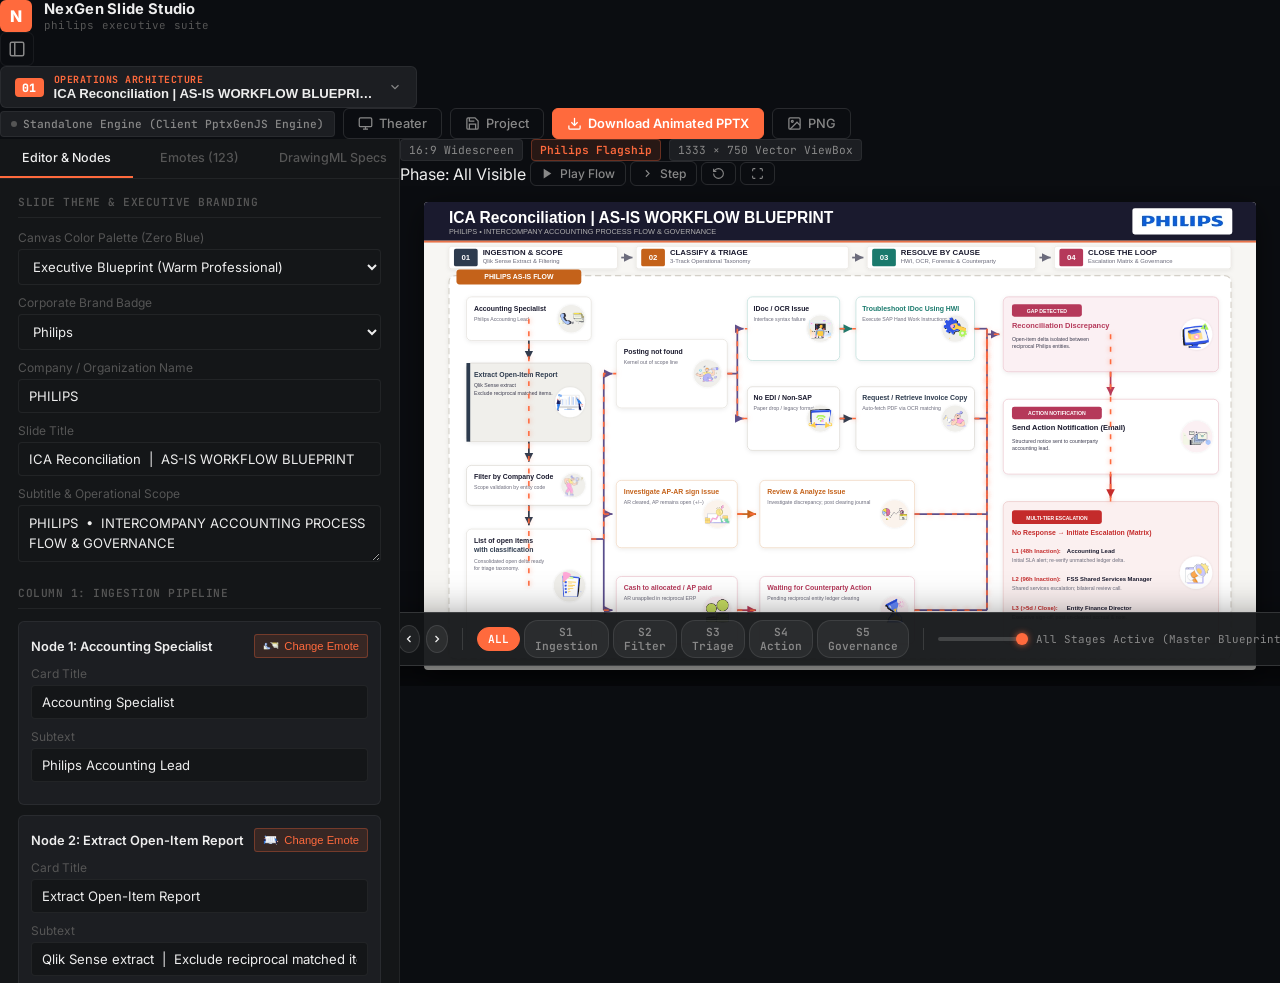
==== commit aeae11d6: "feat(v6.1): direct 1-click animated pptx download and universal 5-stage flow for all 15 templates" ====
--- a/static/index.html
+++ b/static/index.html
@@ -10,7 +10,7 @@
   <link rel="preconnect" href="https://fonts.googleapis.com">
   <link rel="preconnect" href="https://fonts.gstatic.com" crossorigin>
   <link href="https://fonts.googleapis.com/css2?family=Inter:wght@400;500;600;700&family=JetBrains+Mono:wght@400;500&display=swap" rel="stylesheet">
-  <link rel="stylesheet" href="css/style.css?v=6.0">
+  <link rel="stylesheet" href="css/style.css?v=6.1">
 </head>
 <body>
 
@@ -117,45 +117,16 @@
         </div>
       </div>
 
-      <!-- Export Presentation Dropdown (Master PPTX, Morph Deck, Benchmark Deck, PNG) -->
-      <div class="dropdown-menu-wrapper">
-        <button type="button" id="btnExportMenu" class="btn btn-primary btn-export-glow" title="Export Executive Presentation">
-          <svg width="15" height="15" viewBox="0 0 24 24" fill="none" stroke="currentColor" stroke-width="2"><path d="M21 15v4a2 2 0 0 1-2 2H5a2 2 0 0 1-2-2v-4"/><polyline points="7 10 12 15 17 10"/><line x1="12" y1="15" x2="12" y2="3"/></svg>
-          <span>Export Deck</span>
-          <svg width="12" height="12" viewBox="0 0 24 24" fill="none" stroke="currentColor" stroke-width="2"><polyline points="6 9 12 15 18 9"/></svg>
-        </button>
-        <div id="exportDropdownMenu" class="dropdown-popover export-popover" style="display: none;">
-          <button type="button" id="btnDownloadPptx" class="dropdown-item export-option">
-            <div class="export-opt-icon pptx-icon">PPTX</div>
-            <div class="export-opt-text">
-              <div class="export-opt-title">Download Master Presentation (.pptx)</div>
-              <div class="export-opt-sub">Unified DrawingML shapes, zero collision, exact mathematical margins</div>
-            </div>
-          </button>
-          <button type="button" id="btnDownloadMorphPptx" class="dropdown-item export-option">
-            <div class="export-opt-icon morph-icon">5-STG</div>
-            <div class="export-opt-text">
-              <div class="export-opt-title">Download 5-Stage Morph Deck (.pptx)</div>
-              <div class="export-opt-sub">Progressive multi-slide deck with native slide-by-slide flow reveal</div>
-            </div>
-          </button>
-          <button type="button" id="btnDownloadBenchmarkPptx" class="dropdown-item export-option flagship-option">
-            <div class="export-opt-icon gold-icon">5.2M</div>
-            <div class="export-opt-text">
-              <div class="export-opt-title">Download Flagship Benchmark Deck (5.2 MB)</div>
-              <div class="export-opt-sub">Exact reference master with 502 OpenXML animation timing nodes &amp; connectors</div>
-            </div>
-          </button>
-          <div class="dropdown-divider"></div>
-          <button type="button" id="btnDownloadPng" class="dropdown-item export-option">
-            <div class="export-opt-icon png-icon">PNG</div>
-            <div class="export-opt-text">
-              <div class="export-opt-title">Export High-Res 1080p Image (.png)</div>
-              <div class="export-opt-sub">Pixel-perfect mathematical vector rasterization</div>
-            </div>
-          </button>
-        </div>
-      </div>
+      <!-- Direct Executive Download Actions (Zero Popover Confusion) -->
+      <button type="button" id="btnDownloadPptxDirect" class="btn btn-primary btn-export-glow" title="Download Full Animated PowerPoint Deck (.pptx)">
+        <svg width="15" height="15" viewBox="0 0 24 24" fill="none" stroke="currentColor" stroke-width="2"><path d="M21 15v4a2 2 0 0 1-2 2H5a2 2 0 0 1-2-2v-4"/><polyline points="7 10 12 15 17 10"/><line x1="12" y1="15" x2="12" y2="3"/></svg>
+        <span id="labelDownloadPptx">Download Animated PPTX</span>
+      </button>
+
+      <button type="button" id="btnDownloadPngDirect" class="btn btn-secondary" title="Export High-Res 1080p Image (.png)">
+        <svg width="15" height="15" viewBox="0 0 24 24" fill="none" stroke="currentColor" stroke-width="2"><rect x="3" y="3" width="18" height="18" rx="2"/><circle cx="8.5" cy="8.5" r="1.5"/><polyline points="21 15 16 10 5 21"/></svg>
+        <span>PNG</span>
+      </button>
 
     </div>
   </header>
@@ -371,14 +342,15 @@
   </div>
 
   <!-- Vendor Scripts (Local, zero external CDN dependency) -->
+  <script src="js/vendor/jszip.min.js"></script>
   <script src="js/vendor/pptxgen.bundle.js"></script>
   <script src="js/vendor/html2canvas.min.js"></script>
 
   <!-- Application Scripts with cache-busting -->
-  <script src="js/templates_data.js?v=6.0"></script>
-  <script src="js/canvas_renderer.js?v=6.0"></script>
-  <script src="js/pptx_client_generator.js?v=6.0"></script>
-  <script src="js/app.js?v=6.0"></script>
+  <script src="js/templates_data.js?v=6.1"></script>
+  <script src="js/canvas_renderer.js?v=6.1"></script>
+  <script src="js/pptx_client_generator.js?v=6.1"></script>
+  <script src="js/app.js?v=6.1"></script>
 
 </body>
 </html>
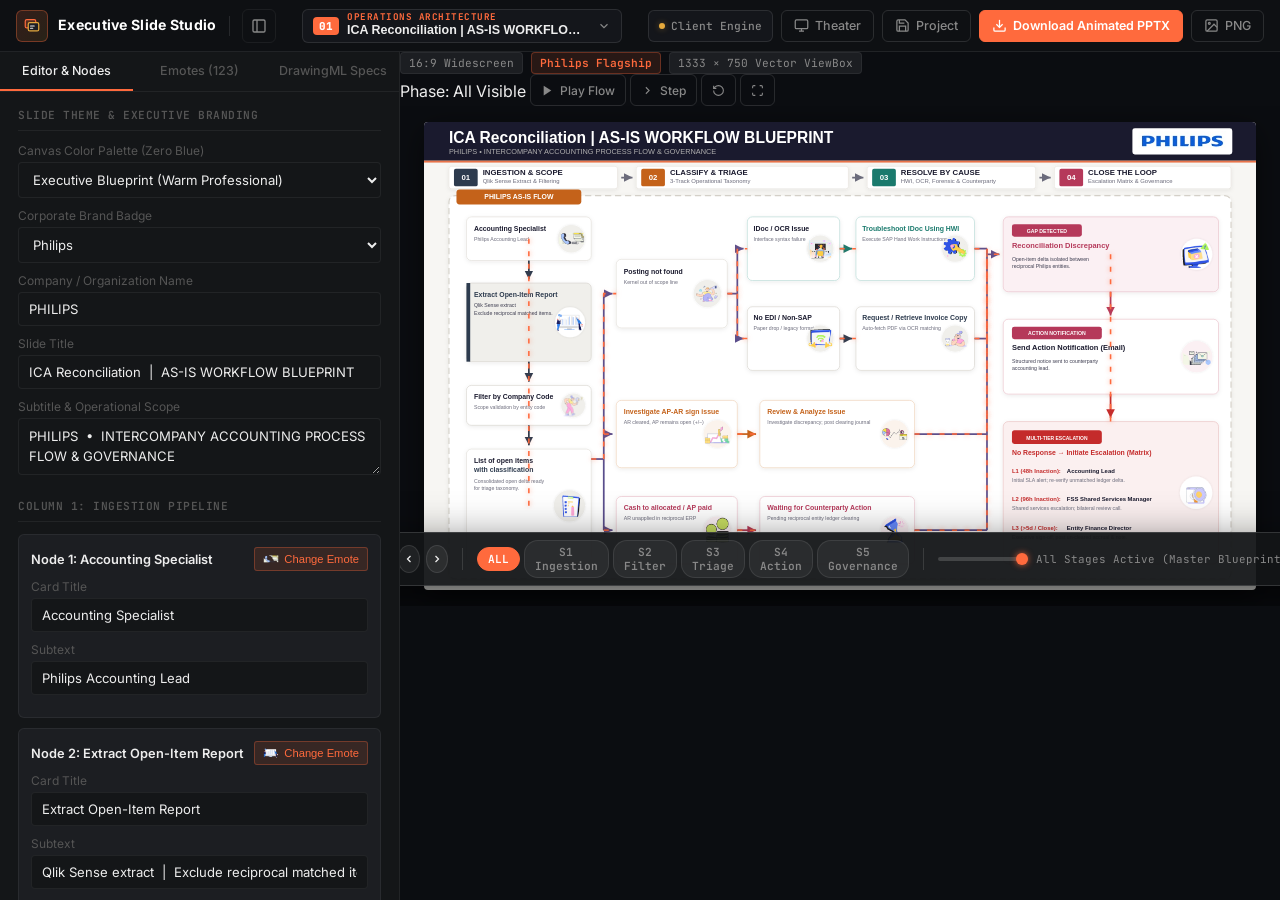
==== commit 312eae9d: "fix(v6.2): eliminate header wrapping gap, redesign executive brand mark, enforce 52px single-row nav" ====
--- a/static/index.html
+++ b/static/index.html
@@ -10,24 +10,32 @@
   <link rel="preconnect" href="https://fonts.googleapis.com">
   <link rel="preconnect" href="https://fonts.gstatic.com" crossorigin>
   <link href="https://fonts.googleapis.com/css2?family=Inter:wght@400;500;600;700&family=JetBrains+Mono:wght@400;500&display=swap" rel="stylesheet">
-  <link rel="stylesheet" href="css/style.css?v=6.1">
+  <link rel="stylesheet" href="css/style.css?v=6.2">
 </head>
 <body>
 
   <!-- Top Global Header -->
-  <header class="studio-header">
+  <header class="studio-header" id="studioHeader">
     <div class="header-left">
       <div class="brand-section">
-        <div class="brand-icon">N</div>
-        <div>
-          <div class="brand-title">NexGen Slide Studio</div>
-          <div class="brand-tagline">philips executive suite</div>
-        </div>
-      </div>
+        <div class="brand-icon">
+          <svg width="18" height="18" viewBox="0 0 24 24" fill="none">
+            <rect x="3" y="3.5" width="14" height="11" rx="2" fill="rgba(255,106,61,0.18)" stroke="#FF6A3D" stroke-width="1.6"/>
+            <rect x="7" y="7.5" width="14" height="11" rx="2" fill="#1C1E24" stroke="#E5A93C" stroke-width="1.6"/>
+            <path d="M10 12h5M10 15h3" stroke="#EDEDED" stroke-width="1.4" stroke-linecap="round"/>
+          </svg>
+        </div>
+        <div class="brand-text-block">
+          <div class="brand-title">Executive Slide Studio</div>
+          <div class="brand-tagline">Architecture &amp; Runbook Engine</div>
+        </div>
+      </div>
+
+      <div class="header-divider"></div>
 
       <!-- Collapsible Sidebar Toggle -->
       <button type="button" id="btnToggleSidebar" class="btn-icon-studio" title="Toggle Controls Sidebar [Key: []">
-        <svg width="18" height="18" viewBox="0 0 24 24" fill="none" stroke="currentColor" stroke-width="2"><rect x="3" y="3" width="18" height="18" rx="2"/><line x1="9" y1="3" x2="9" y2="21"/></svg>
+        <svg width="16" height="16" viewBox="0 0 24 24" fill="none" stroke="currentColor" stroke-width="2"><rect x="3" y="3" width="18" height="18" rx="2"/><line x1="9" y1="3" x2="9" y2="21"/></svg>
       </button>
     </div>
 
@@ -347,10 +355,10 @@
   <script src="js/vendor/html2canvas.min.js"></script>
 
   <!-- Application Scripts with cache-busting -->
-  <script src="js/templates_data.js?v=6.1"></script>
-  <script src="js/canvas_renderer.js?v=6.1"></script>
-  <script src="js/pptx_client_generator.js?v=6.1"></script>
-  <script src="js/app.js?v=6.1"></script>
+  <script src="js/templates_data.js?v=6.2"></script>
+  <script src="js/canvas_renderer.js?v=6.2"></script>
+  <script src="js/pptx_client_generator.js?v=6.2"></script>
+  <script src="js/app.js?v=6.2"></script>
 
 </body>
 </html>
--- a/static/css/style.css
+++ b/static/css/style.css
@@ -73,54 +73,84 @@
 }
 
 /* ==========================================================================
-   TOP NAVBAR
-   ========================================================================== */
-.app-navbar {
-  display: flex;
+   TOP GLOBAL EXECUTIVE HEADER
+   ========================================================================== */
+.studio-header, .app-navbar {
+  display: flex;
+  align-items: center;
   justify-content: space-between;
-  align-items: center;
-  padding: 0 24px;
-  height: 56px;
-  background: #111315;
-  border-bottom: 1px solid var(--border-default);
+  padding: 0 16px;
+  height: 52px;
+  min-height: 52px;
+  max-height: 52px;
+  background: #0E1013;
+  border-bottom: 1px solid rgba(255, 255, 255, 0.08);
   position: sticky;
   top: 0;
   z-index: 100;
-  gap: 16px;
-}
-
-.brand-section {
+  gap: 12px;
+  flex-wrap: nowrap;
+  box-sizing: border-box;
+}
+
+.header-left {
   display: flex;
   align-items: center;
   gap: 12px;
   flex-shrink: 0;
+}
+
+.brand-section {
+  display: flex;
+  align-items: center;
+  gap: 10px;
+  flex-shrink: 0;
+  cursor: default;
+  user-select: none;
 }
 
 .brand-icon {
   width: 32px;
   height: 32px;
-  background: var(--accent);
+  background: linear-gradient(135deg, rgba(255, 106, 61, 0.16), rgba(229, 169, 60, 0.12));
+  border: 1px solid rgba(255, 106, 61, 0.35);
   border-radius: 6px;
   display: flex;
   align-items: center;
   justify-content: center;
-  font-weight: 800;
-  font-size: 1rem;
-  color: #fff;
+  flex-shrink: 0;
+}
+
+.brand-text-block {
+  display: flex;
+  flex-direction: column;
+  justify-content: center;
 }
 
 .brand-title {
-  font-size: 0.92rem;
+  font-size: 0.88rem;
   font-weight: 700;
-  color: var(--text-primary);
+  color: #FFFFFF;
   letter-spacing: 0.3px;
+  line-height: 1.15;
+  white-space: nowrap;
 }
 
 .brand-tagline {
-  font-size: 0.68rem;
+  font-size: 0.60rem;
   font-family: var(--font-mono);
   color: var(--text-tertiary);
-  letter-spacing: 0.2px;
+  letter-spacing: 0.6px;
+  text-transform: uppercase;
+  line-height: 1.15;
+  white-space: nowrap;
+}
+
+.header-divider {
+  width: 1px;
+  height: 20px;
+  background: rgba(255, 255, 255, 0.1);
+  flex-shrink: 0;
 }
 
 /* TEMPLATE SELECTOR */
@@ -182,23 +212,26 @@
   display: inline-flex;
   align-items: center;
   gap: 6px;
-  padding: 5px 10px;
-  border-radius: 4px;
-  font-size: 0.7rem;
+  padding: 0 10px;
+  height: 32px;
+  box-sizing: border-box;
+  border-radius: 6px;
+  font-size: 0.70rem;
   font-family: var(--font-mono);
   font-weight: 500;
-  background: var(--bg-surface);
-  border: 1px solid var(--border-default);
+  background: #14161B;
+  border: 1px solid rgba(255, 255, 255, 0.08);
   color: var(--text-secondary);
+  white-space: nowrap;
 }
 
 .conn-badge.online {
-  border-color: rgba(52, 211, 153, 0.2);
+  border-color: rgba(52, 211, 153, 0.25);
   color: var(--success);
 }
 
 .conn-badge.cloud {
-  border-color: var(--border-default);
+  border-color: rgba(255, 255, 255, 0.1);
   color: var(--text-secondary);
 }
 
@@ -214,23 +247,26 @@
 }
 
 .status-indicator.cloud {
-  background: var(--text-tertiary);
-}
-
-/* ==========================================================================
-   BUTTONS — flat, no gradients, no glow
+  background: #E5A93C;
+  box-shadow: 0 0 6px rgba(229, 169, 60, 0.4);
+}
+
+/* ==========================================================================
+   BUTTONS — flat, executive, zero slop
    ========================================================================== */
 .btn {
   display: inline-flex;
   align-items: center;
   gap: 6px;
-  padding: 7px 14px;
+  padding: 0 12px;
+  height: 32px;
+  box-sizing: border-box;
   border-radius: 6px;
   font-family: var(--font-sans);
-  font-size: 0.8rem;
+  font-size: 0.78rem;
   font-weight: 500;
   cursor: pointer;
-  transition: background 0.15s ease, border-color 0.15s ease, color 0.15s ease;
+  transition: background 0.15s ease, border-color 0.15s ease, color 0.15s ease, box-shadow 0.15s ease;
   border: 1px solid transparent;
   white-space: nowrap;
   outline: none;
@@ -340,7 +376,7 @@
 .studio-layout {
   display: grid;
   grid-template-columns: 400px 1fr;
-  height: calc(100vh - 56px);
+  height: calc(100vh - 52px);
   overflow: hidden;
 }
 
@@ -990,15 +1026,19 @@
    ========================================================================== */
 .custom-template-selector {
   position: relative;
+  flex-shrink: 1;
+  min-width: 0;
 }
 
 .template-selector-btn {
   display: flex;
   align-items: center;
-  gap: 10px;
-  background: var(--bg-surface);
-  border: 1px solid var(--border-default);
-  padding: 6px 14px;
+  gap: 8px;
+  background: #14161B;
+  border: 1px solid rgba(255, 255, 255, 0.1);
+  padding: 0 10px;
+  height: 34px;
+  box-sizing: border-box;
   border-radius: 6px;
   cursor: pointer;
   transition: all 0.15s ease;
@@ -1007,18 +1047,19 @@
 
 .template-selector-btn:hover {
   background: var(--bg-elevated);
-  border-color: var(--border-hover);
+  border-color: rgba(255, 255, 255, 0.2);
 }
 
 .template-badge-pill {
   background: var(--accent);
   color: #FFFFFF;
-  font-size: 0.72rem;
+  font-size: 0.68rem;
   font-weight: 800;
   font-family: var(--font-mono);
-  padding: 2px 7px;
+  padding: 2px 6px;
   border-radius: 4px;
   letter-spacing: 0.3px;
+  flex-shrink: 0;
 }
 
 .template-label-block {
@@ -1026,31 +1067,35 @@
   flex-direction: column;
   align-items: flex-start;
   text-align: left;
+  min-width: 0;
 }
 
 .template-domain-badge {
-  font-size: 0.62rem;
+  font-size: 0.58rem;
   font-weight: 700;
   font-family: var(--font-mono);
   color: var(--accent);
   letter-spacing: 0.5px;
   text-transform: uppercase;
+  line-height: 1;
 }
 
 .template-name-text {
-  font-size: 0.82rem;
+  font-size: 0.78rem;
   font-weight: 600;
   color: var(--text-primary);
   white-space: nowrap;
-  max-width: 320px;
+  max-width: 280px;
   overflow: hidden;
   text-overflow: ellipsis;
+  line-height: 1.2;
 }
 
 .chevron-icon {
   color: var(--text-secondary);
   transition: transform 0.2s ease;
-  margin-left: 4px;
+  margin-left: 2px;
+  flex-shrink: 0;
 }
 
 .custom-template-selector.open .chevron-icon {
@@ -1606,3 +1651,33 @@
   filter: drop-shadow(0 0 10px rgba(255, 106, 61, 0.5));
 }
 
+/* ==========================================================================
+   HEADER RESPONSIVE BREAKPOINTS (STRICT SINGLE ROW, ZERO MULTI-LINE GAPS)
+   ========================================================================== */
+@media (max-width: 1320px) {
+  .brand-tagline {
+    display: none;
+  }
+  .template-name-text {
+    max-width: 240px;
+  }
+}
+
+@media (max-width: 1140px) {
+  .conn-badge {
+    display: none;
+  }
+  .template-name-text {
+    max-width: 190px;
+  }
+}
+
+@media (max-width: 960px) {
+  .template-domain-badge {
+    display: none;
+  }
+  .template-name-text {
+    max-width: 140px;
+  }
+}
+
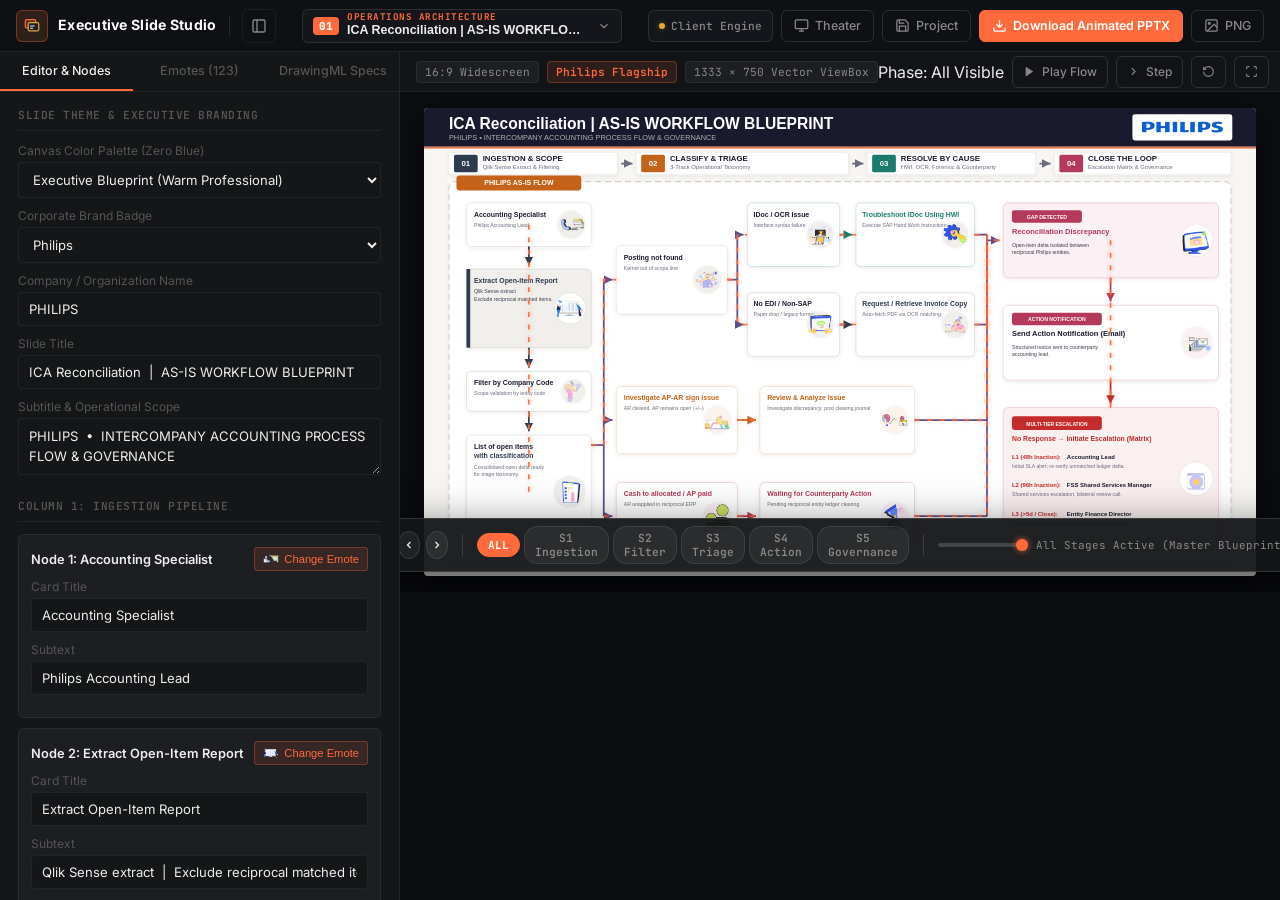
==== commit 1e310f49: "fix(v6.3): bump cache buster to v=6.3 for stage toolbar styles" ====
--- a/static/index.html
+++ b/static/index.html
@@ -10,7 +10,7 @@
   <link rel="preconnect" href="https://fonts.googleapis.com">
   <link rel="preconnect" href="https://fonts.gstatic.com" crossorigin>
   <link href="https://fonts.googleapis.com/css2?family=Inter:wght@400;500;600;700&family=JetBrains+Mono:wght@400;500&display=swap" rel="stylesheet">
-  <link rel="stylesheet" href="css/style.css?v=6.2">
+  <link rel="stylesheet" href="css/style.css?v=6.3">
 </head>
 <body>
 
@@ -355,10 +355,10 @@
   <script src="js/vendor/html2canvas.min.js"></script>
 
   <!-- Application Scripts with cache-busting -->
-  <script src="js/templates_data.js?v=6.2"></script>
-  <script src="js/canvas_renderer.js?v=6.2"></script>
-  <script src="js/pptx_client_generator.js?v=6.2"></script>
-  <script src="js/app.js?v=6.2"></script>
+  <script src="js/templates_data.js?v=6.3"></script>
+  <script src="js/canvas_renderer.js?v=6.3"></script>
+  <script src="js/pptx_client_generator.js?v=6.3"></script>
+  <script src="js/app.js?v=6.3"></script>
 
 </body>
 </html>
--- a/static/css/style.css
+++ b/static/css/style.css
@@ -995,11 +995,33 @@
   text-align: center;
 }
 
-/* Stage Info Toolbar Badges */
+/* Stage Toolbar & Viewport Info */
+.stage-toolbar {
+  display: flex;
+  align-items: center;
+  justify-content: space-between;
+  padding: 0 16px;
+  height: 40px;
+  min-height: 40px;
+  max-height: 40px;
+  border-bottom: 1px solid rgba(255, 255, 255, 0.06);
+  background: #111317;
+  flex-wrap: nowrap;
+  box-sizing: border-box;
+}
+
 .stage-info {
   display: flex;
   align-items: center;
   gap: 8px;
+  flex-shrink: 0;
+}
+
+.simulator-controls {
+  display: flex;
+  align-items: center;
+  gap: 8px;
+  flex-shrink: 0;
 }
 
 .stage-info .badge-status,
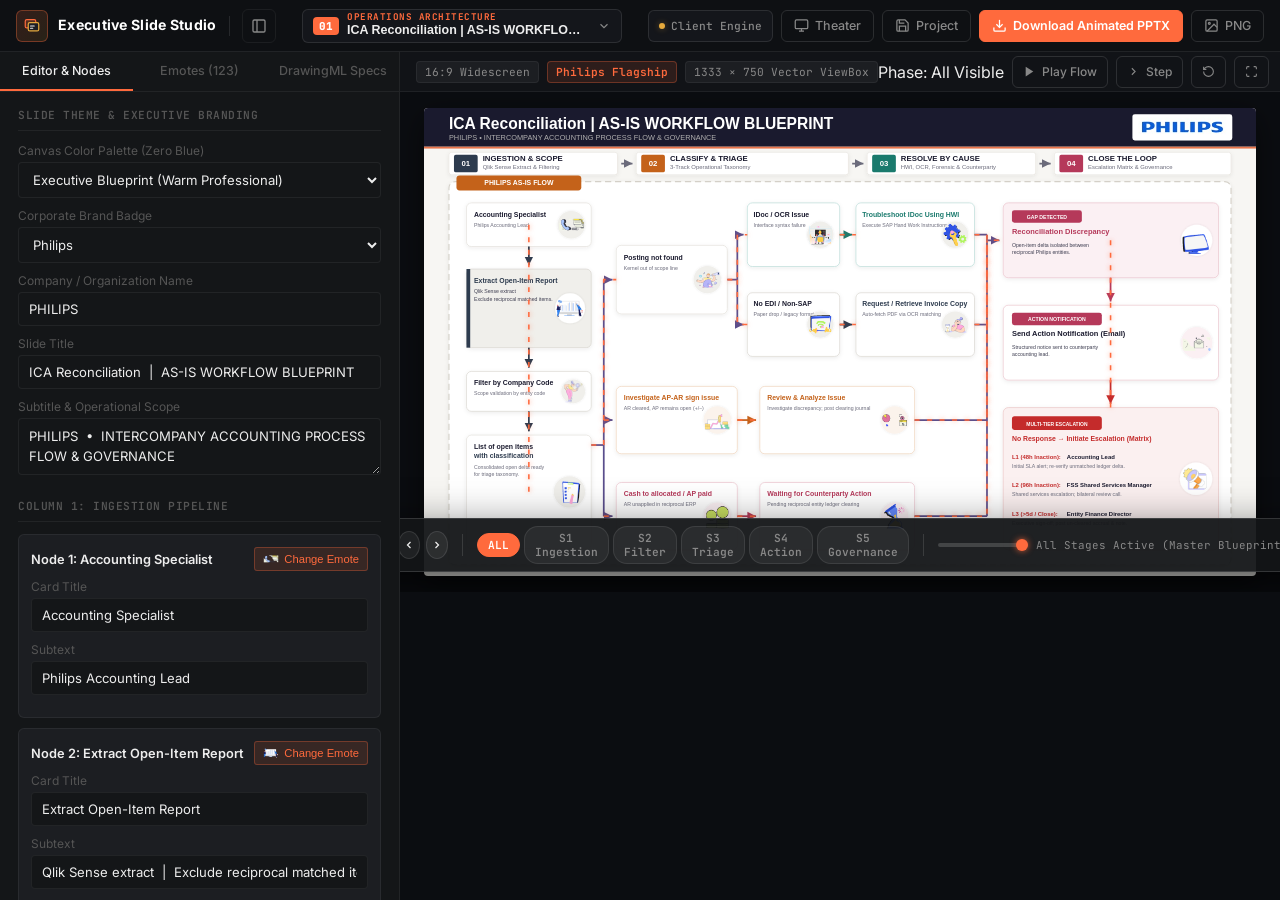
==== commit 7e6289b8: "fix(pptx): switch layout to LAYOUT_WIDE, make Slide 1 Master Blueprint, add authentic pill badges, f" ====
--- a/static/index.html
+++ b/static/index.html
@@ -10,7 +10,7 @@
   <link rel="preconnect" href="https://fonts.googleapis.com">
   <link rel="preconnect" href="https://fonts.gstatic.com" crossorigin>
   <link href="https://fonts.googleapis.com/css2?family=Inter:wght@400;500;600;700&family=JetBrains+Mono:wght@400;500&display=swap" rel="stylesheet">
-  <link rel="stylesheet" href="css/style.css?v=6.3">
+  <link rel="stylesheet" href="css/style.css?v=6.4">
 </head>
 <body>
 
@@ -355,10 +355,10 @@
   <script src="js/vendor/html2canvas.min.js"></script>
 
   <!-- Application Scripts with cache-busting -->
-  <script src="js/templates_data.js?v=6.3"></script>
-  <script src="js/canvas_renderer.js?v=6.3"></script>
-  <script src="js/pptx_client_generator.js?v=6.3"></script>
-  <script src="js/app.js?v=6.3"></script>
+  <script src="js/templates_data.js?v=6.4"></script>
+  <script src="js/canvas_renderer.js?v=6.4"></script>
+  <script src="js/pptx_client_generator.js?v=6.4"></script>
+  <script src="js/app.js?v=6.4"></script>
 
 </body>
 </html>
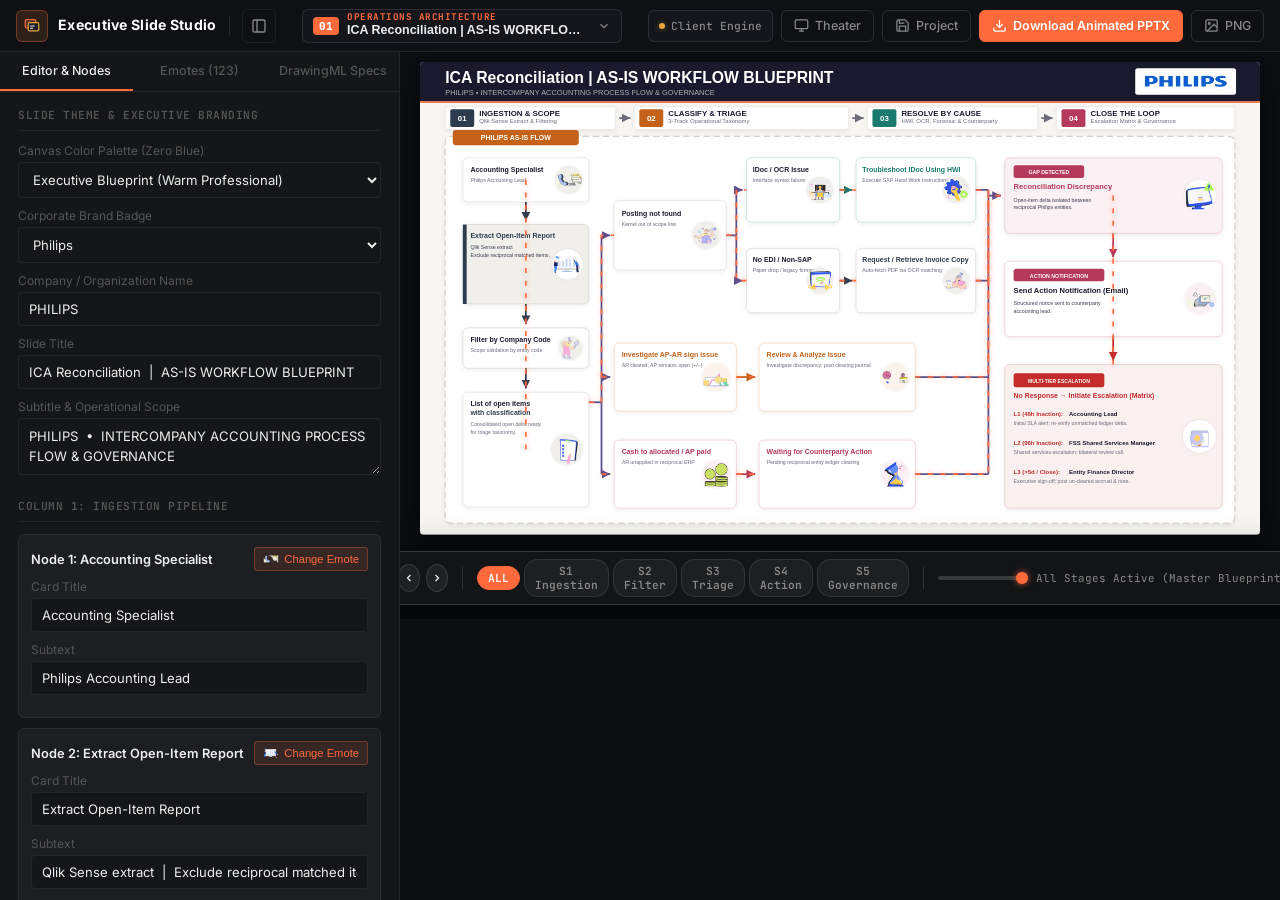
==== commit fdcd53cc: "feat: align financial close with 4-lane benchmark blueprint, streamline UI spacing and alpha-blend c" ====
--- a/static/index.html
+++ b/static/index.html
@@ -10,7 +10,7 @@
   <link rel="preconnect" href="https://fonts.googleapis.com">
   <link rel="preconnect" href="https://fonts.gstatic.com" crossorigin>
   <link href="https://fonts.googleapis.com/css2?family=Inter:wght@400;500;600;700&family=JetBrains+Mono:wght@400;500&display=swap" rel="stylesheet">
-  <link rel="stylesheet" href="css/style.css?v=6.4">
+  <link rel="stylesheet" href="css/style.css?v=6.5">
 </head>
 <body>
 
@@ -355,10 +355,10 @@
   <script src="js/vendor/html2canvas.min.js"></script>
 
   <!-- Application Scripts with cache-busting -->
-  <script src="js/templates_data.js?v=6.4"></script>
-  <script src="js/canvas_renderer.js?v=6.4"></script>
-  <script src="js/pptx_client_generator.js?v=6.4"></script>
-  <script src="js/app.js?v=6.4"></script>
+  <script src="js/templates_data.js?v=6.5"></script>
+  <script src="js/canvas_renderer.js?v=6.5"></script>
+  <script src="js/pptx_client_generator.js?v=6.5"></script>
+  <script src="js/app.js?v=6.5"></script>
 
 </body>
 </html>
--- a/static/css/style.css
+++ b/static/css/style.css
@@ -620,17 +620,18 @@
   display: flex;
   align-items: center;
   justify-content: center;
-  padding: 16px 24px;
+  padding: 10px 20px 84px 20px;
   overflow: hidden;
   position: relative;
+  box-sizing: border-box;
 }
 
 .slide-canvas {
-  width: min(100%, calc((100vh - 120px) * 1333 / 750));
+  width: min(100%, calc((100vh - 146px) * 1333 / 750));
   height: auto;
   aspect-ratio: 1333 / 750;
   max-width: 100%;
-  max-height: calc(100vh - 120px);
+  max-height: calc(100vh - 146px);
   position: relative;
   border-radius: 4px;
   box-shadow: 0 8px 32px rgba(0, 0, 0, 0.5);
@@ -995,19 +996,9 @@
   text-align: center;
 }
 
-/* Stage Toolbar & Viewport Info */
+/* Stage Toolbar & Viewport Info (Collapsed to maximize canvas area) */
 .stage-toolbar {
-  display: flex;
-  align-items: center;
-  justify-content: space-between;
-  padding: 0 16px;
-  height: 40px;
-  min-height: 40px;
-  max-height: 40px;
-  border-bottom: 1px solid rgba(255, 255, 255, 0.06);
-  background: #111317;
-  flex-wrap: nowrap;
-  box-sizing: border-box;
+  display: none !important;
 }
 
 .stage-info {
@@ -1296,8 +1287,9 @@
 }
 
 body.sidebar-collapsed .slide-canvas {
-  width: min(calc(100vw - 64px), calc((100vh - 120px) * 1333 / 750)) !important;
+  width: min(calc(100vw - 64px), calc((100vh - 146px) * 1333 / 750)) !important;
   max-width: calc(100vw - 64px) !important;
+  max-height: calc(100vh - 146px) !important;
   margin: 0 auto !important;
 }
 
@@ -1479,7 +1471,7 @@
    ========================================================================== */
 .flow-control-deck {
   position: absolute;
-  bottom: 20px;
+  bottom: 14px;
   left: 50%;
   transform: translateX(-50%);
   display: flex;
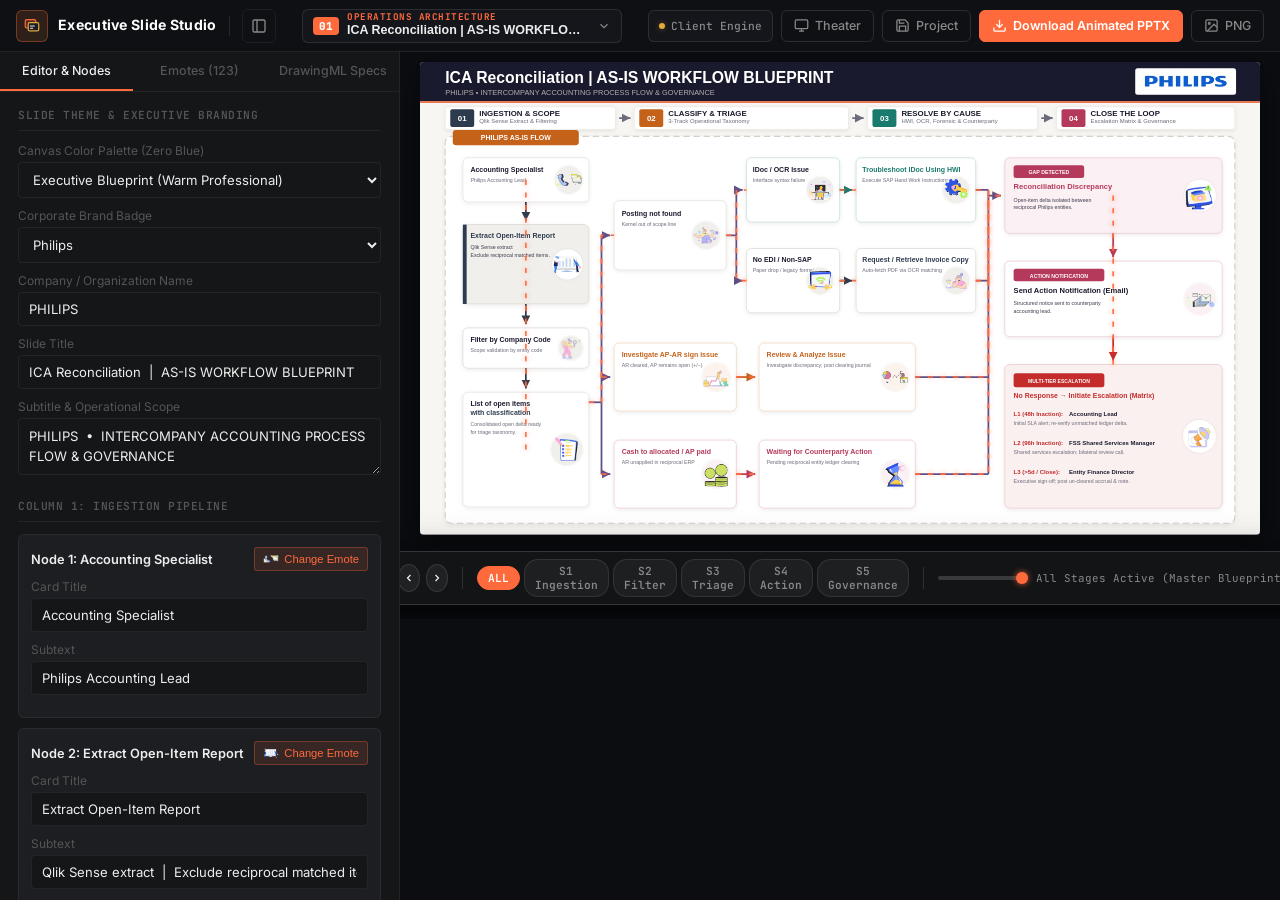
==== commit b1e7ee96: "fix(presentation): eliminate slide show blank screen and click locks, inject native executive fade t" ====
--- a/static/index.html
+++ b/static/index.html
@@ -108,6 +108,15 @@
           <span>Project</span>
         </button>
         <div id="projectDropdown" class="dropdown-popover">
+          <button type="button" id="btnDownloadSingleSlide" class="dropdown-item">
+            <svg width="14" height="14" viewBox="0 0 24 24" fill="none" stroke="currentColor" stroke-width="2"><rect x="2" y="3" width="20" height="14" rx="2"/><line x1="8" y1="21" x2="16" y2="21"/></svg>
+            Download Master Slide (1-Slide .pptx)
+          </button>
+          <button type="button" id="btnDownloadFullDeck" class="dropdown-item">
+            <svg width="14" height="14" viewBox="0 0 24 24" fill="none" stroke="currentColor" stroke-width="2"><path d="M21 15v4a2 2 0 0 1-2 2H5a2 2 0 0 1-2-2v-4"/><polyline points="7 10 12 15 17 10"/><line x1="12" y1="15" x2="12" y2="3"/></svg>
+            Download 6-Stage Executive Deck (.pptx)
+          </button>
+          <div class="dropdown-divider"></div>
           <button type="button" id="btnExportJson" class="dropdown-item">
             <svg width="14" height="14" viewBox="0 0 24 24" fill="none" stroke="currentColor" stroke-width="2"><path d="M21 15v4a2 2 0 0 1-2 2H5a2 2 0 0 1-2-2v-4"/><polyline points="7 10 12 15 17 10"/><line x1="12" y1="15" x2="12" y2="3"/></svg>
             Save Blueprint (.JSON)
@@ -355,10 +364,10 @@
   <script src="js/vendor/html2canvas.min.js"></script>
 
   <!-- Application Scripts with cache-busting -->
-  <script src="js/templates_data.js?v=6.5"></script>
-  <script src="js/canvas_renderer.js?v=6.5"></script>
-  <script src="js/pptx_client_generator.js?v=6.5"></script>
-  <script src="js/app.js?v=6.5"></script>
+  <script src="js/templates_data.js?v=6.6"></script>
+  <script src="js/canvas_renderer.js?v=6.6"></script>
+  <script src="js/pptx_client_generator.js?v=6.6"></script>
+  <script src="js/app.js?v=6.6"></script>
 
 </body>
 </html>
